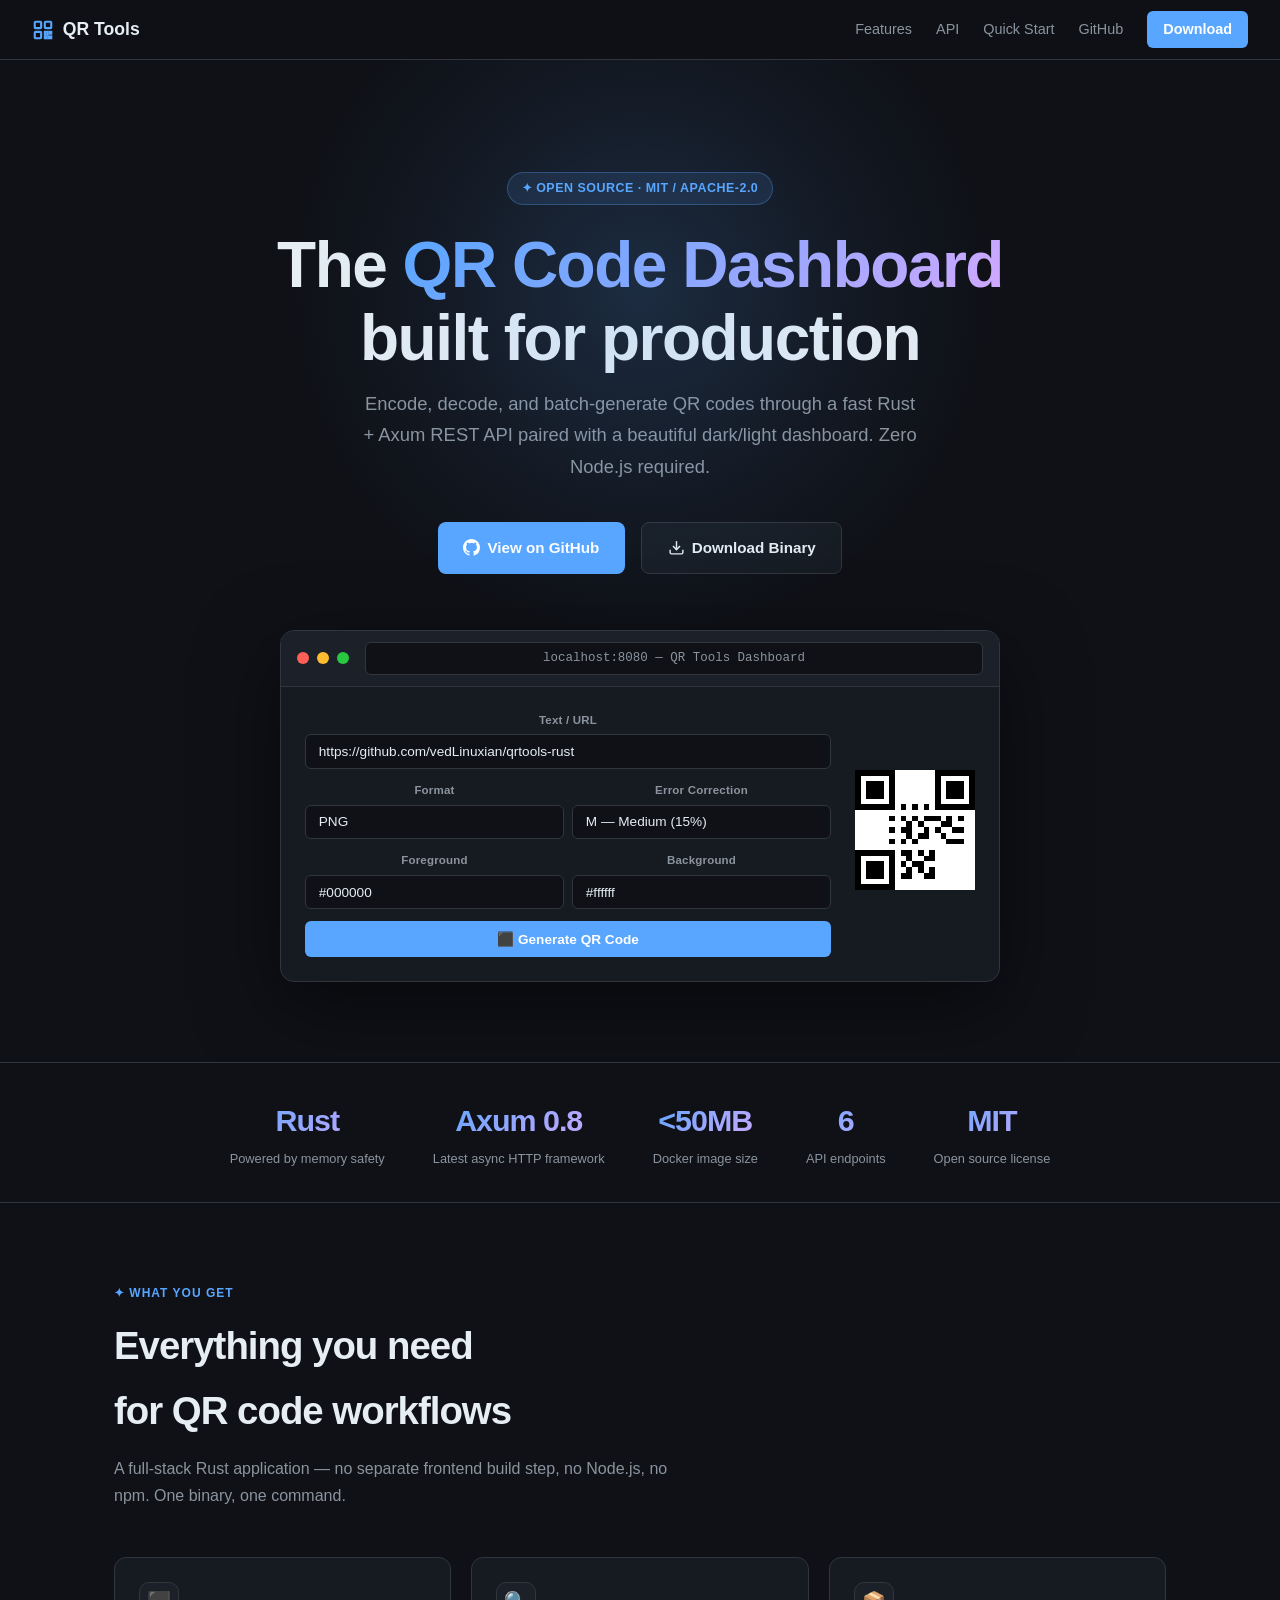
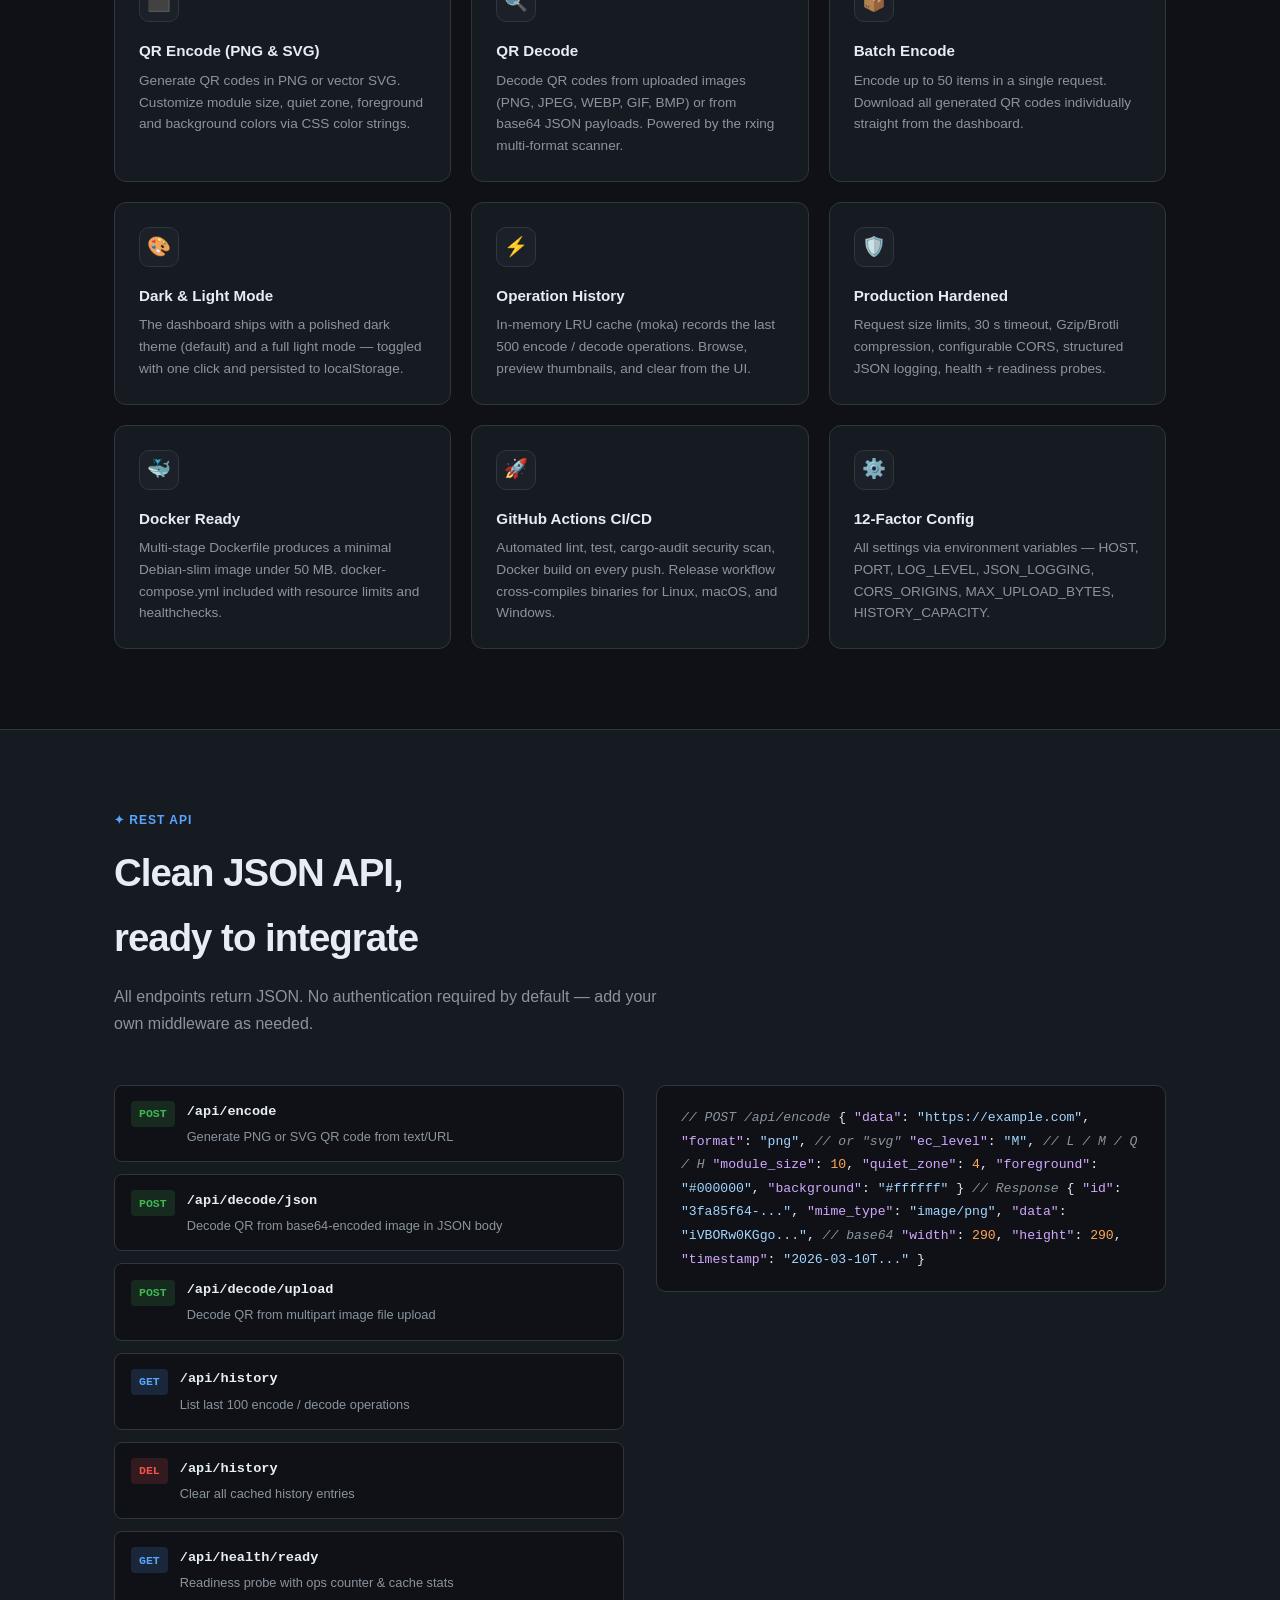
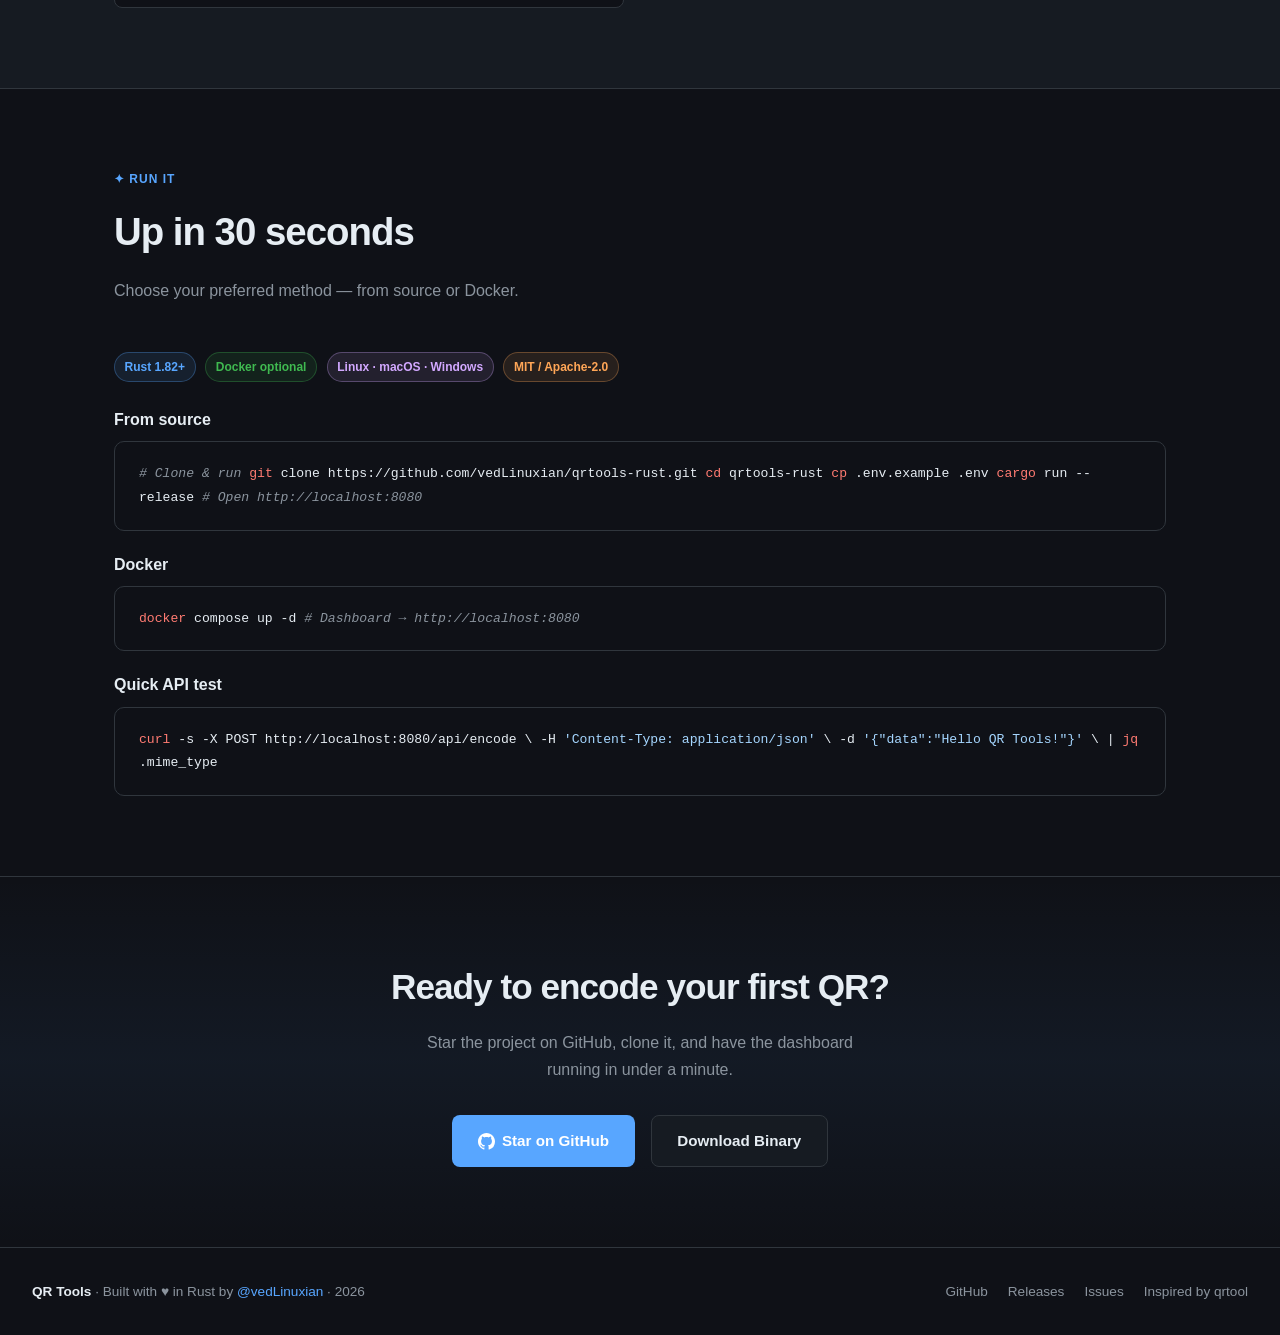
==== docs/index.html @ 45989c9e "docs: add GitHub Pages homepage with feature showcase and API docs" ====
<!DOCTYPE html>
<html lang="en">
<head>
  <meta charset="UTF-8" />
  <meta name="viewport" content="width=device-width, initial-scale=1.0" />
  <meta name="description" content="QR Tools — Production-grade QR code web dashboard built with Rust and Axum. Encode, decode, batch generate QR codes with a beautiful dark/light UI." />
  <meta name="keywords" content="QR code, Rust, Axum, web dashboard, encode, decode, open source" />
  <meta name="author" content="VedLinuxian" />
  <meta property="og:title" content="QR Tools — Rust QR Code Dashboard" />
  <meta property="og:description" content="Production-grade QR code web dashboard. Encode, decode, batch — powered by Rust + Axum." />
  <meta property="og:url" content="https://vedlinuxian.github.io/qrtools-rust" />
  <meta property="og:type" content="website" />
  <meta name="theme-color" content="#0f1117" />
  <title>QR Tools — Rust QR Code Dashboard</title>
  <style>
    *, *::before, *::after { box-sizing: border-box; margin: 0; padding: 0; }

    :root {
      --bg: #0f1117;
      --bg2: #161b22;
      --bg3: #1c2129;
      --border: #30363d;
      --text: #e6edf3;
      --muted: #8b949e;
      --accent: #58a6ff;
      --accent2: #79c0ff;
      --green: #3fb950;
      --purple: #d2a8ff;
      --orange: #ffa657;
    }

    html { scroll-behavior: smooth; }

    body {
      background: var(--bg);
      color: var(--text);
      font-family: -apple-system, BlinkMacSystemFont, "Segoe UI", Helvetica, Arial, sans-serif;
      line-height: 1.7;
      overflow-x: hidden;
    }

    a { color: var(--accent); text-decoration: none; }
    a:hover { color: var(--accent2); text-decoration: underline; }

    /* ── Nav ── */
    nav {
      position: sticky;
      top: 0;
      background: rgba(15,17,23,.85);
      backdrop-filter: blur(12px);
      -webkit-backdrop-filter: blur(12px);
      border-bottom: 1px solid var(--border);
      z-index: 100;
      padding: 0 2rem;
      display: flex;
      align-items: center;
      justify-content: space-between;
      height: 60px;
    }
    .nav-logo {
      font-weight: 700;
      font-size: 1.1rem;
      display: flex;
      align-items: center;
      gap: .55rem;
      color: var(--text);
    }
    .nav-logo svg { width: 22px; height: 22px; color: var(--accent); }
    .nav-links { display: flex; align-items: center; gap: 1.5rem; font-size: .9rem; }
    .nav-links a { color: var(--muted); transition: color .15s; }
    .nav-links a:hover { color: var(--text); text-decoration: none; }
    .nav-cta {
      background: var(--accent);
      color: #fff !important;
      padding: .4rem 1rem;
      border-radius: 6px;
      font-weight: 600;
      transition: background .15s !important;
    }
    .nav-cta:hover { background: var(--accent2) !important; text-decoration: none !important; }

    /* ── Hero ── */
    .hero {
      text-align: center;
      padding: 7rem 1.5rem 5rem;
      position: relative;
      overflow: hidden;
    }
    .hero::before {
      content: "";
      position: absolute;
      top: -120px;
      left: 50%;
      transform: translateX(-50%);
      width: 700px;
      height: 700px;
      background: radial-gradient(ellipse at center,
        rgba(88,166,255,.18) 0%,
        rgba(88,166,255,.05) 45%,
        transparent 70%);
      pointer-events: none;
    }
    .hero-badge {
      display: inline-block;
      background: rgba(88,166,255,.12);
      border: 1px solid rgba(88,166,255,.3);
      color: var(--accent);
      font-size: .78rem;
      font-weight: 700;
      letter-spacing: .5px;
      padding: .3rem .85rem;
      border-radius: 999px;
      margin-bottom: 1.5rem;
      text-transform: uppercase;
    }
    .hero h1 {
      font-size: clamp(2.4rem, 6vw, 4rem);
      font-weight: 800;
      letter-spacing: -1.5px;
      line-height: 1.15;
      max-width: 800px;
      margin: 0 auto .75rem;
    }
    .hero h1 .gradient {
      background: linear-gradient(135deg, var(--accent) 0%, var(--purple) 100%);
      -webkit-background-clip: text;
      background-clip: text;
      -webkit-text-fill-color: transparent;
    }
    .hero-sub {
      color: var(--muted);
      font-size: 1.15rem;
      max-width: 560px;
      margin: 0 auto 2.5rem;
    }
    .hero-actions {
      display: flex;
      justify-content: center;
      gap: 1rem;
      flex-wrap: wrap;
    }
    .btn {
      display: inline-flex;
      align-items: center;
      gap: .45rem;
      font-size: .95rem;
      font-weight: 600;
      padding: .75rem 1.6rem;
      border-radius: 8px;
      transition: all .15s;
      text-decoration: none !important;
    }
    .btn-primary {
      background: var(--accent);
      color: #fff;
    }
    .btn-primary:hover { background: var(--accent2); color: #fff; }
    .btn-secondary {
      background: var(--bg2);
      color: var(--text);
      border: 1px solid var(--border);
    }
    .btn-secondary:hover { background: var(--bg3); border-color: var(--accent); }
    .btn svg { width: 17px; height: 17px; }

    /* ── QR demo visual ── */
    .hero-qr {
      margin: 3.5rem auto 0;
      max-width: 720px;
      position: relative;
    }
    .window {
      background: var(--bg2);
      border: 1px solid var(--border);
      border-radius: 14px;
      overflow: hidden;
      box-shadow: 0 24px 80px rgba(0,0,0,.5);
    }
    .window-bar {
      background: var(--bg3);
      border-bottom: 1px solid var(--border);
      padding: .7rem 1rem;
      display: flex;
      align-items: center;
      gap: .5rem;
    }
    .dot { width: 12px; height: 12px; border-radius: 50%; }
    .dot-r { background: #ff5f57; }
    .dot-y { background: #febc2e; }
    .dot-g { background: #28c840; }
    .window-url {
      flex: 1;
      background: var(--bg);
      border: 1px solid var(--border);
      border-radius: 6px;
      font-size: .78rem;
      color: var(--muted);
      padding: .3rem .75rem;
      margin-left: .5rem;
      font-family: ui-monospace, monospace;
    }
    .window-body {
      display: grid;
      grid-template-columns: 1fr auto;
      gap: 1.5rem;
      padding: 1.5rem;
      align-items: center;
    }
    .demo-form { display: flex; flex-direction: column; gap: .75rem; }
    .demo-input {
      background: var(--bg);
      border: 1px solid var(--border);
      border-radius: 6px;
      color: var(--text);
      font-size: .85rem;
      padding: .55rem .8rem;
      width: 100%;
      font-family: inherit;
    }
    .demo-input:focus { outline: none; border-color: var(--accent); }
    .demo-row { display: grid; grid-template-columns: 1fr 1fr; gap: .5rem; }
    .demo-label {
      font-size: .72rem;
      color: var(--muted);
      font-weight: 600;
      margin-bottom: .25rem;
      letter-spacing: .2px;
    }
    .demo-btn {
      background: var(--accent);
      color: #fff;
      border: none;
      border-radius: 6px;
      padding: .6rem;
      font-size: .85rem;
      font-weight: 600;
      cursor: default;
      font-family: inherit;
    }
    .demo-qr {
      width: 120px;
      flex-shrink: 0;
    }
    /* Minimal inline SVG QR pattern */
    .qr-svg { width: 120px; height: 120px; }

    /* ── Stats ── */
    .stats {
      display: flex;
      justify-content: center;
      gap: 3rem;
      padding: 2rem 1.5rem;
      border-top: 1px solid var(--border);
      border-bottom: 1px solid var(--border);
      flex-wrap: wrap;
    }
    .stat { text-align: center; }
    .stat-number {
      font-size: 1.9rem;
      font-weight: 800;
      letter-spacing: -1px;
      background: linear-gradient(135deg, var(--accent), var(--purple));
      -webkit-background-clip: text;
      background-clip: text;
      -webkit-text-fill-color: transparent;
    }
    .stat-label { font-size: .8rem; color: var(--muted); margin-top: .1rem; }

    /* ── Features ── */
    .section {
      max-width: 1100px;
      margin: 0 auto;
      padding: 5rem 1.5rem;
    }
    .section-tag {
      font-size: .75rem;
      font-weight: 700;
      letter-spacing: 1px;
      text-transform: uppercase;
      color: var(--accent);
      margin-bottom: .6rem;
    }
    .section-title {
      font-size: clamp(1.6rem, 4vw, 2.4rem);
      font-weight: 800;
      letter-spacing: -1px;
      margin-bottom: .75rem;
    }
    .section-sub { color: var(--muted); max-width: 560px; font-size: 1rem; margin-bottom: 3rem; }

    .features-grid {
      display: grid;
      grid-template-columns: repeat(auto-fill, minmax(290px, 1fr));
      gap: 1.25rem;
    }
    .feature-card {
      background: var(--bg2);
      border: 1px solid var(--border);
      border-radius: 12px;
      padding: 1.5rem;
      transition: border-color .15s, transform .15s;
    }
    .feature-card:hover {
      border-color: var(--accent);
      transform: translateY(-2px);
    }
    .feature-icon {
      width: 40px; height: 40px;
      background: var(--bg3);
      border: 1px solid var(--border);
      border-radius: 10px;
      display: flex;
      align-items: center;
      justify-content: center;
      font-size: 1.2rem;
      margin-bottom: 1rem;
    }
    .feature-title { font-weight: 700; margin-bottom: .35rem; font-size: .95rem; }
    .feature-desc { color: var(--muted); font-size: .85rem; line-height: 1.6; }

    /* ── API section ── */
    .api-section { background: var(--bg2); border-top: 1px solid var(--border); border-bottom: 1px solid var(--border); }
    .api-grid {
      display: grid;
      grid-template-columns: 1fr 1fr;
      gap: 2rem;
      align-items: start;
    }
    @media (max-width: 700px) { .api-grid { grid-template-columns: 1fr; } }
    .api-list { display: flex; flex-direction: column; gap: .75rem; }
    .api-item {
      background: var(--bg);
      border: 1px solid var(--border);
      border-radius: 8px;
      padding: .85rem 1rem;
      display: flex;
      align-items: flex-start;
      gap: .75rem;
    }
    .method {
      font-family: ui-monospace, monospace;
      font-size: .72rem;
      font-weight: 700;
      padding: .2rem .5rem;
      border-radius: 4px;
      flex-shrink: 0;
      margin-top: .1rem;
    }
    .method-post { background: rgba(63,185,80,.15); color: var(--green); }
    .method-get  { background: rgba(88,166,255,.15); color: var(--accent); }
    .method-del  { background: rgba(248,81,73,.15); color: #f85149; }
    .api-path { font-family: ui-monospace, monospace; font-size: .85rem; font-weight: 600; }
    .api-desc { font-size: .8rem; color: var(--muted); margin-top: .2rem; }

    .code-block {
      background: var(--bg);
      border: 1px solid var(--border);
      border-radius: 10px;
      padding: 1.25rem 1.5rem;
      font-family: ui-monospace, "Cascadia Code", "Source Code Pro", monospace;
      font-size: .82rem;
      line-height: 1.8;
      overflow-x: auto;
    }
    .code-block .kw  { color: #ff7b72; }
    .code-block .str { color: #a5d6ff; }
    .code-block .key { color: var(--purple); }
    .code-block .num { color: var(--orange); }
    .code-block .cmt { color: #8b949e; font-style: italic; }

    /* ── Quick start ── */
    .qs-tabs { display: flex; gap: .5rem; margin-bottom: 1rem; }
    .qs-tab {
      background: var(--bg2);
      border: 1px solid var(--border);
      border-radius: 6px;
      padding: .35rem .9rem;
      font-size: .82rem;
      font-weight: 600;
      cursor: pointer;
      color: var(--muted);
      transition: all .15s;
    }
    .qs-tab.active {
      background: var(--accent);
      color: #fff;
      border-color: var(--accent);
    }

    /* ── Badges ── */
    .badge-row { display: flex; gap: .6rem; flex-wrap: wrap; margin-bottom: .5rem; }
    .badge {
      display: inline-flex;
      align-items: center;
      gap: .35rem;
      font-size: .75rem;
      font-weight: 600;
      padding: .25rem .6rem;
      border-radius: 999px;
      border: 1px solid;
    }
    .badge-blue   { background: rgba(88,166,255,.1); border-color: rgba(88,166,255,.3); color: var(--accent); }
    .badge-green  { background: rgba(63,185,80,.1); border-color: rgba(63,185,80,.3); color: var(--green); }
    .badge-purple { background: rgba(210,168,255,.1); border-color: rgba(210,168,255,.3); color: var(--purple); }
    .badge-orange { background: rgba(255,166,87,.1); border-color: rgba(255,166,87,.3); color: var(--orange); }

    /* ── CTA banner ── */
    .cta-banner {
      text-align: center;
      padding: 5rem 1.5rem;
      background: linear-gradient(180deg, transparent 0%, rgba(88,166,255,.06) 50%, transparent 100%);
      border-top: 1px solid var(--border);
    }
    .cta-banner h2 { font-size: clamp(1.6rem, 4vw, 2.2rem); font-weight: 800; letter-spacing: -1px; margin-bottom: .75rem; }
    .cta-banner p { color: var(--muted); max-width: 480px; margin: 0 auto 2rem; }

    /* ── Footer ── */
    footer {
      border-top: 1px solid var(--border);
      padding: 2rem 2rem;
      display: flex;
      align-items: center;
      justify-content: space-between;
      flex-wrap: wrap;
      gap: 1rem;
    }
    .footer-left { font-size: .85rem; color: var(--muted); }
    .footer-left strong { color: var(--text); }
    .footer-links { display: flex; gap: 1.25rem; font-size: .85rem; }
    .footer-links a { color: var(--muted); }
    .footer-links a:hover { color: var(--text); }

    @media (max-width: 640px) {
      nav { padding: 0 1rem; }
      .nav-links .hide-sm { display: none; }
      .hero { padding: 4rem 1rem 3rem; }
      .window-body { grid-template-columns: 1fr; }
      .demo-qr { display: none; }
      .stats { gap: 2rem; }
      footer { flex-direction: column; text-align: center; }
    }
  </style>
</head>
<body>

<!-- ── Navigation ── -->
<nav>
  <div class="nav-logo">
    <svg viewBox="0 0 24 24" fill="none" stroke="currentColor" stroke-width="2.3">
      <rect x="3" y="3" width="7" height="7" rx="1"/><rect x="14" y="3" width="7" height="7" rx="1"/>
      <rect x="3" y="14" width="7" height="7" rx="1"/>
      <rect x="14" y="14" width="3" height="3"/><rect x="19" y="14" width="2" height="2"/>
      <rect x="14" y="19" width="2" height="2"/><rect x="18" y="19" width="3" height="2"/>
    </svg>
    QR Tools
  </div>
  <div class="nav-links">
    <a href="#features" class="hide-sm">Features</a>
    <a href="#api" class="hide-sm">API</a>
    <a href="#quickstart" class="hide-sm">Quick Start</a>
    <a href="https://github.com/vedLinuxian/qrtools-rust" class="hide-sm">GitHub</a>
    <a href="https://github.com/vedLinuxian/qrtools-rust/releases" class="nav-cta">Download</a>
  </div>
</nav>

<!-- ── Hero ── -->
<section class="hero">
  <div class="hero-badge">✦ Open Source · MIT / Apache-2.0</div>
  <h1>The <span class="gradient">QR Code Dashboard</span><br/>built for production</h1>
  <p class="hero-sub">
    Encode, decode, and batch-generate QR codes through a fast Rust + Axum REST API
    paired with a beautiful dark/light dashboard. Zero Node.js required.
  </p>
  <div class="hero-actions">
    <a href="https://github.com/vedLinuxian/qrtools-rust" class="btn btn-primary">
      <svg viewBox="0 0 24 24" fill="currentColor"><path d="M12 0C5.37 0 0 5.37 0 12c0 5.31 3.435 9.795 8.205 11.385.6.105.825-.255.825-.57 0-.285-.015-1.23-.015-2.235-3.015.555-3.795-.735-4.035-1.41-.135-.345-.72-1.41-1.23-1.695-.42-.225-1.02-.78-.015-.795.945-.015 1.62.87 1.845 1.23 1.08 1.815 2.805 1.305 3.495.99.105-.78.42-1.305.765-1.605-2.67-.3-5.46-1.335-5.46-5.925 0-1.305.465-2.385 1.23-3.225-.12-.3-.54-1.53.12-3.18 0 0 1.005-.315 3.3 1.23.96-.27 1.98-.405 3-.405s2.04.135 3 .405c2.295-1.56 3.3-1.23 3.3-1.23.66 1.65.24 2.88.12 3.18.765.84 1.23 1.905 1.23 3.225 0 4.605-2.805 5.625-5.475 5.925.435.375.81 1.095.81 2.22 0 1.605-.015 2.895-.015 3.3 0 .315.225.69.825.57A12.02 12.02 0 0024 12c0-6.63-5.37-12-12-12z"/></svg>
      View on GitHub
    </a>
    <a href="https://github.com/vedLinuxian/qrtools-rust/releases" class="btn btn-secondary">
      <svg viewBox="0 0 24 24" fill="none" stroke="currentColor" stroke-width="2"><path d="M21 15v4a2 2 0 01-2 2H5a2 2 0 01-2-2v-4"/><polyline points="7 10 12 15 17 10"/><line x1="12" y1="15" x2="12" y2="3"/></svg>
      Download Binary
    </a>
  </div>

  <!-- Browser window mock-up -->
  <div class="hero-qr">
    <div class="window">
      <div class="window-bar">
        <div class="dot dot-r"></div>
        <div class="dot dot-y"></div>
        <div class="dot dot-g"></div>
        <div class="window-url">localhost:8080 — QR Tools Dashboard</div>
      </div>
      <div class="window-body">
        <div class="demo-form">
          <div>
            <div class="demo-label">Text / URL</div>
            <input class="demo-input" value="https://github.com/vedLinuxian/qrtools-rust" readonly />
          </div>
          <div class="demo-row">
            <div>
              <div class="demo-label">Format</div>
              <input class="demo-input" value="PNG" readonly />
            </div>
            <div>
              <div class="demo-label">Error Correction</div>
              <input class="demo-input" value="M — Medium (15%)" readonly />
            </div>
          </div>
          <div class="demo-row">
            <div>
              <div class="demo-label">Foreground</div>
              <input class="demo-input" value="#000000" readonly />
            </div>
            <div>
              <div class="demo-label">Background</div>
              <input class="demo-input" value="#ffffff" readonly />
            </div>
          </div>
          <button class="demo-btn">⬛ Generate QR Code</button>
        </div>
        <!-- inline mini QR -->
        <div class="demo-qr">
          <svg class="qr-svg" viewBox="0 0 21 21" xmlns="http://www.w3.org/2000/svg" shape-rendering="crispEdges">
            <rect width="21" height="21" fill="white"/>
            <!-- finder TL -->
            <rect x="0" y="0" width="7" height="7" fill="black"/>
            <rect x="1" y="1" width="5" height="5" fill="white"/>
            <rect x="2" y="2" width="3" height="3" fill="black"/>
            <!-- finder TR -->
            <rect x="14" y="0" width="7" height="7" fill="black"/>
            <rect x="15" y="1" width="5" height="5" fill="white"/>
            <rect x="16" y="2" width="3" height="3" fill="black"/>
            <!-- finder BL -->
            <rect x="0" y="14" width="7" height="7" fill="black"/>
            <rect x="1" y="15" width="5" height="5" fill="white"/>
            <rect x="2" y="16" width="3" height="3" fill="black"/>
            <!-- timing -->
            <rect x="8" y="6" width="1" height="1" fill="black"/>
            <rect x="10" y="6" width="1" height="1" fill="black"/>
            <rect x="12" y="6" width="1" height="1" fill="black"/>
            <rect x="6" y="8" width="1" height="1" fill="black"/>
            <rect x="6" y="10" width="1" height="1" fill="black"/>
            <rect x="6" y="12" width="1" height="1" fill="black"/>
            <!-- data modules (decorative) -->
            <rect x="8" y="8" width="1" height="1" fill="black"/>
            <rect x="10" y="8" width="1" height="1" fill="black"/>
            <rect x="12" y="8" width="2" height="1" fill="black"/>
            <rect x="9" y="9" width="1" height="1" fill="black"/>
            <rect x="11" y="9" width="1" height="1" fill="black"/>
            <rect x="8" y="10" width="2" height="1" fill="black"/>
            <rect x="12" y="10" width="1" height="1" fill="black"/>
            <rect x="9" y="11" width="1" height="1" fill="black"/>
            <rect x="11" y="11" width="2" height="1" fill="black"/>
            <rect x="8" y="12" width="1" height="1" fill="black"/>
            <rect x="10" y="12" width="1" height="1" fill="black"/>
            <rect x="14" y="8" width="1" height="1" fill="black"/>
            <rect x="16" y="8" width="1" height="1" fill="black"/>
            <rect x="18" y="8" width="1" height="1" fill="black"/>
            <rect x="15" y="9" width="2" height="1" fill="black"/>
            <rect x="14" y="10" width="1" height="1" fill="black"/>
            <rect x="17" y="10" width="2" height="1" fill="black"/>
            <rect x="15" y="11" width="1" height="1" fill="black"/>
            <rect x="16" y="12" width="3" height="1" fill="black"/>
            <rect x="8" y="14" width="2" height="1" fill="black"/>
            <rect x="11" y="14" width="1" height="1" fill="black"/>
            <rect x="13" y="14" width="1" height="1" fill="black"/>
            <rect x="9" y="15" width="1" height="1" fill="black"/>
            <rect x="12" y="15" width="2" height="1" fill="black"/>
            <rect x="8" y="16" width="1" height="1" fill="black"/>
            <rect x="10" y="16" width="2" height="1" fill="black"/>
            <rect x="9" y="17" width="1" height="1" fill="black"/>
            <rect x="11" y="17" width="1" height="1" fill="black"/>
            <rect x="13" y="17" width="1" height="1" fill="black"/>
            <rect x="8" y="18" width="2" height="1" fill="black"/>
            <rect x="12" y="18" width="2" height="1" fill="black"/>
          </svg>
        </div>
      </div>
    </div>
  </div>
</section>

<!-- ── Stats ── -->
<div class="stats">
  <div class="stat"><div class="stat-number">Rust</div><div class="stat-label">Powered by memory safety</div></div>
  <div class="stat"><div class="stat-number">Axum 0.8</div><div class="stat-label">Latest async HTTP framework</div></div>
  <div class="stat"><div class="stat-number">&lt;50MB</div><div class="stat-label">Docker image size</div></div>
  <div class="stat"><div class="stat-number">6</div><div class="stat-label">API endpoints</div></div>
  <div class="stat"><div class="stat-number">MIT</div><div class="stat-label">Open source license</div></div>
</div>

<!-- ── Features ── -->
<section class="section" id="features">
  <p class="section-tag">✦ What you get</p>
  <h2 class="section-title">Everything you need<br/>for QR code workflows</h2>
  <p class="section-sub">A full-stack Rust application — no separate frontend build step, no Node.js, no npm. One binary, one command.</p>

  <div class="features-grid">
    <div class="feature-card">
      <div class="feature-icon">⬛</div>
      <div class="feature-title">QR Encode (PNG &amp; SVG)</div>
      <div class="feature-desc">Generate QR codes in PNG or vector SVG. Customize module size, quiet zone, foreground and background colors via CSS color strings.</div>
    </div>
    <div class="feature-card">
      <div class="feature-icon">🔍</div>
      <div class="feature-title">QR Decode</div>
      <div class="feature-desc">Decode QR codes from uploaded images (PNG, JPEG, WEBP, GIF, BMP) or from base64 JSON payloads. Powered by the rxing multi-format scanner.</div>
    </div>
    <div class="feature-card">
      <div class="feature-icon">📦</div>
      <div class="feature-title">Batch Encode</div>
      <div class="feature-desc">Encode up to 50 items in a single request. Download all generated QR codes individually straight from the dashboard.</div>
    </div>
    <div class="feature-card">
      <div class="feature-icon">🎨</div>
      <div class="feature-title">Dark &amp; Light Mode</div>
      <div class="feature-desc">The dashboard ships with a polished dark theme (default) and a full light mode — toggled with one click and persisted to localStorage.</div>
    </div>
    <div class="feature-card">
      <div class="feature-icon">⚡</div>
      <div class="feature-title">Operation History</div>
      <div class="feature-desc">In-memory LRU cache (moka) records the last 500 encode / decode operations. Browse, preview thumbnails, and clear from the UI.</div>
    </div>
    <div class="feature-card">
      <div class="feature-icon">🛡️</div>
      <div class="feature-title">Production Hardened</div>
      <div class="feature-desc">Request size limits, 30 s timeout, Gzip/Brotli compression, configurable CORS, structured JSON logging, health + readiness probes.</div>
    </div>
    <div class="feature-card">
      <div class="feature-icon">🐳</div>
      <div class="feature-title">Docker Ready</div>
      <div class="feature-desc">Multi-stage Dockerfile produces a minimal Debian-slim image under 50 MB. docker-compose.yml included with resource limits and healthchecks.</div>
    </div>
    <div class="feature-card">
      <div class="feature-icon">🚀</div>
      <div class="feature-title">GitHub Actions CI/CD</div>
      <div class="feature-desc">Automated lint, test, cargo-audit security scan, Docker build on every push. Release workflow cross-compiles binaries for Linux, macOS, and Windows.</div>
    </div>
    <div class="feature-card">
      <div class="feature-icon">⚙️</div>
      <div class="feature-title">12-Factor Config</div>
      <div class="feature-desc">All settings via environment variables — HOST, PORT, LOG_LEVEL, JSON_LOGGING, CORS_ORIGINS, MAX_UPLOAD_BYTES, HISTORY_CAPACITY.</div>
    </div>
  </div>
</section>

<!-- ── API ── -->
<div class="api-section">
<section class="section" id="api">
  <p class="section-tag">✦ REST API</p>
  <h2 class="section-title">Clean JSON API,<br/>ready to integrate</h2>
  <p class="section-sub">All endpoints return JSON. No authentication required by default — add your own middleware as needed.</p>

  <div class="api-grid">
    <div class="api-list">
      <div class="api-item">
        <span class="method method-post">POST</span>
        <div><div class="api-path">/api/encode</div><div class="api-desc">Generate PNG or SVG QR code from text/URL</div></div>
      </div>
      <div class="api-item">
        <span class="method method-post">POST</span>
        <div><div class="api-path">/api/decode/json</div><div class="api-desc">Decode QR from base64-encoded image in JSON body</div></div>
      </div>
      <div class="api-item">
        <span class="method method-post">POST</span>
        <div><div class="api-path">/api/decode/upload</div><div class="api-desc">Decode QR from multipart image file upload</div></div>
      </div>
      <div class="api-item">
        <span class="method method-get">GET</span>
        <div><div class="api-path">/api/history</div><div class="api-desc">List last 100 encode / decode operations</div></div>
      </div>
      <div class="api-item">
        <span class="method method-del">DEL</span>
        <div><div class="api-path">/api/history</div><div class="api-desc">Clear all cached history entries</div></div>
      </div>
      <div class="api-item">
        <span class="method method-get">GET</span>
        <div><div class="api-path">/api/health/ready</div><div class="api-desc">Readiness probe with ops counter &amp; cache stats</div></div>
      </div>
    </div>

    <div class="code-block"><span class="cmt">// POST /api/encode</span>
{
  <span class="key">"data"</span>: <span class="str">"https://example.com"</span>,
  <span class="key">"format"</span>: <span class="str">"png"</span>,       <span class="cmt">// or "svg"</span>
  <span class="key">"ec_level"</span>: <span class="str">"M"</span>,    <span class="cmt">// L / M / Q / H</span>
  <span class="key">"module_size"</span>: <span class="num">10</span>,
  <span class="key">"quiet_zone"</span>: <span class="num">4</span>,
  <span class="key">"foreground"</span>: <span class="str">"#000000"</span>,
  <span class="key">"background"</span>: <span class="str">"#ffffff"</span>
}

<span class="cmt">// Response</span>
{
  <span class="key">"id"</span>: <span class="str">"3fa85f64-..."</span>,
  <span class="key">"mime_type"</span>: <span class="str">"image/png"</span>,
  <span class="key">"data"</span>: <span class="str">"iVBORw0KGgo..."</span>, <span class="cmt">// base64</span>
  <span class="key">"width"</span>: <span class="num">290</span>,
  <span class="key">"height"</span>: <span class="num">290</span>,
  <span class="key">"timestamp"</span>: <span class="str">"2026-03-10T..."</span>
}</div>
  </div>
</section>
</div>

<!-- ── Quick Start ── -->
<section class="section" id="quickstart">
  <p class="section-tag">✦ Run it</p>
  <h2 class="section-title">Up in 30 seconds</h2>
  <p class="section-sub">Choose your preferred method — from source or Docker.</p>

  <div class="badge-row">
    <span class="badge badge-blue">Rust 1.82+</span>
    <span class="badge badge-green">Docker optional</span>
    <span class="badge badge-purple">Linux · macOS · Windows</span>
    <span class="badge badge-orange">MIT / Apache-2.0</span>
  </div>

  <div style="margin-top:1.5rem; display:flex; flex-direction:column; gap:1.25rem;">
    <div>
      <div style="font-weight:700; margin-bottom:.5rem;">From source</div>
      <div class="code-block"><span class="cmt"># Clone & run</span>
<span class="kw">git</span> clone https://github.com/vedLinuxian/qrtools-rust.git
<span class="kw">cd</span> qrtools-rust
<span class="kw">cp</span> .env.example .env
<span class="kw">cargo</span> run --release

<span class="cmt"># Open http://localhost:8080</span></div>
    </div>
    <div>
      <div style="font-weight:700; margin-bottom:.5rem;">Docker</div>
      <div class="code-block"><span class="kw">docker</span> compose up -d
<span class="cmt"># Dashboard → http://localhost:8080</span></div>
    </div>
    <div>
      <div style="font-weight:700; margin-bottom:.5rem;">Quick API test</div>
      <div class="code-block"><span class="kw">curl</span> -s -X POST http://localhost:8080/api/encode \
  -H <span class="str">'Content-Type: application/json'</span> \
  -d <span class="str">'{"data":"Hello QR Tools!"}'</span> \
  | <span class="kw">jq</span> .mime_type</div>
    </div>
  </div>
</section>

<!-- ── CTA ── -->
<div class="cta-banner">
  <h2>Ready to encode your first QR?</h2>
  <p>Star the project on GitHub, clone it, and have the dashboard running in under a minute.</p>
  <div class="hero-actions">
    <a href="https://github.com/vedLinuxian/qrtools-rust" class="btn btn-primary">
      <svg viewBox="0 0 24 24" fill="currentColor" style="width:17px;height:17px;"><path d="M12 0C5.37 0 0 5.37 0 12c0 5.31 3.435 9.795 8.205 11.385.6.105.825-.255.825-.57 0-.285-.015-1.23-.015-2.235-3.015.555-3.795-.735-4.035-1.41-.135-.345-.72-1.41-1.23-1.695-.42-.225-1.02-.78-.015-.795.945-.015 1.62.87 1.845 1.23 1.08 1.815 2.805 1.305 3.495.99.105-.78.42-1.305.765-1.605-2.67-.3-5.46-1.335-5.46-5.925 0-1.305.465-2.385 1.23-3.225-.12-.3-.54-1.53.12-3.18 0 0 1.005-.315 3.3 1.23.96-.27 1.98-.405 3-.405s2.04.135 3 .405c2.295-1.56 3.3-1.23 3.3-1.23.66 1.65.24 2.88.12 3.18.765.84 1.23 1.905 1.23 3.225 0 4.605-2.805 5.625-5.475 5.925.435.375.81 1.095.81 2.22 0 1.605-.015 2.895-.015 3.3 0 .315.225.69.825.57A12.02 12.02 0 0024 12c0-6.63-5.37-12-12-12z"/></svg>
      Star on GitHub
    </a>
    <a href="https://github.com/vedLinuxian/qrtools-rust/releases" class="btn btn-secondary">Download Binary</a>
  </div>
</div>

<!-- ── Footer ── -->
<footer>
  <div class="footer-left">
    <strong>QR Tools</strong> · Built with ♥ in Rust by
    <a href="https://github.com/vedLinuxian">@vedLinuxian</a> · 2026
  </div>
  <div class="footer-links">
    <a href="https://github.com/vedLinuxian/qrtools-rust">GitHub</a>
    <a href="https://github.com/vedLinuxian/qrtools-rust/releases">Releases</a>
    <a href="https://github.com/vedLinuxian/qrtools-rust/issues">Issues</a>
    <a href="https://github.com/sorairolake/qrtool">Inspired by qrtool</a>
  </div>
</footer>

</body>
</html>
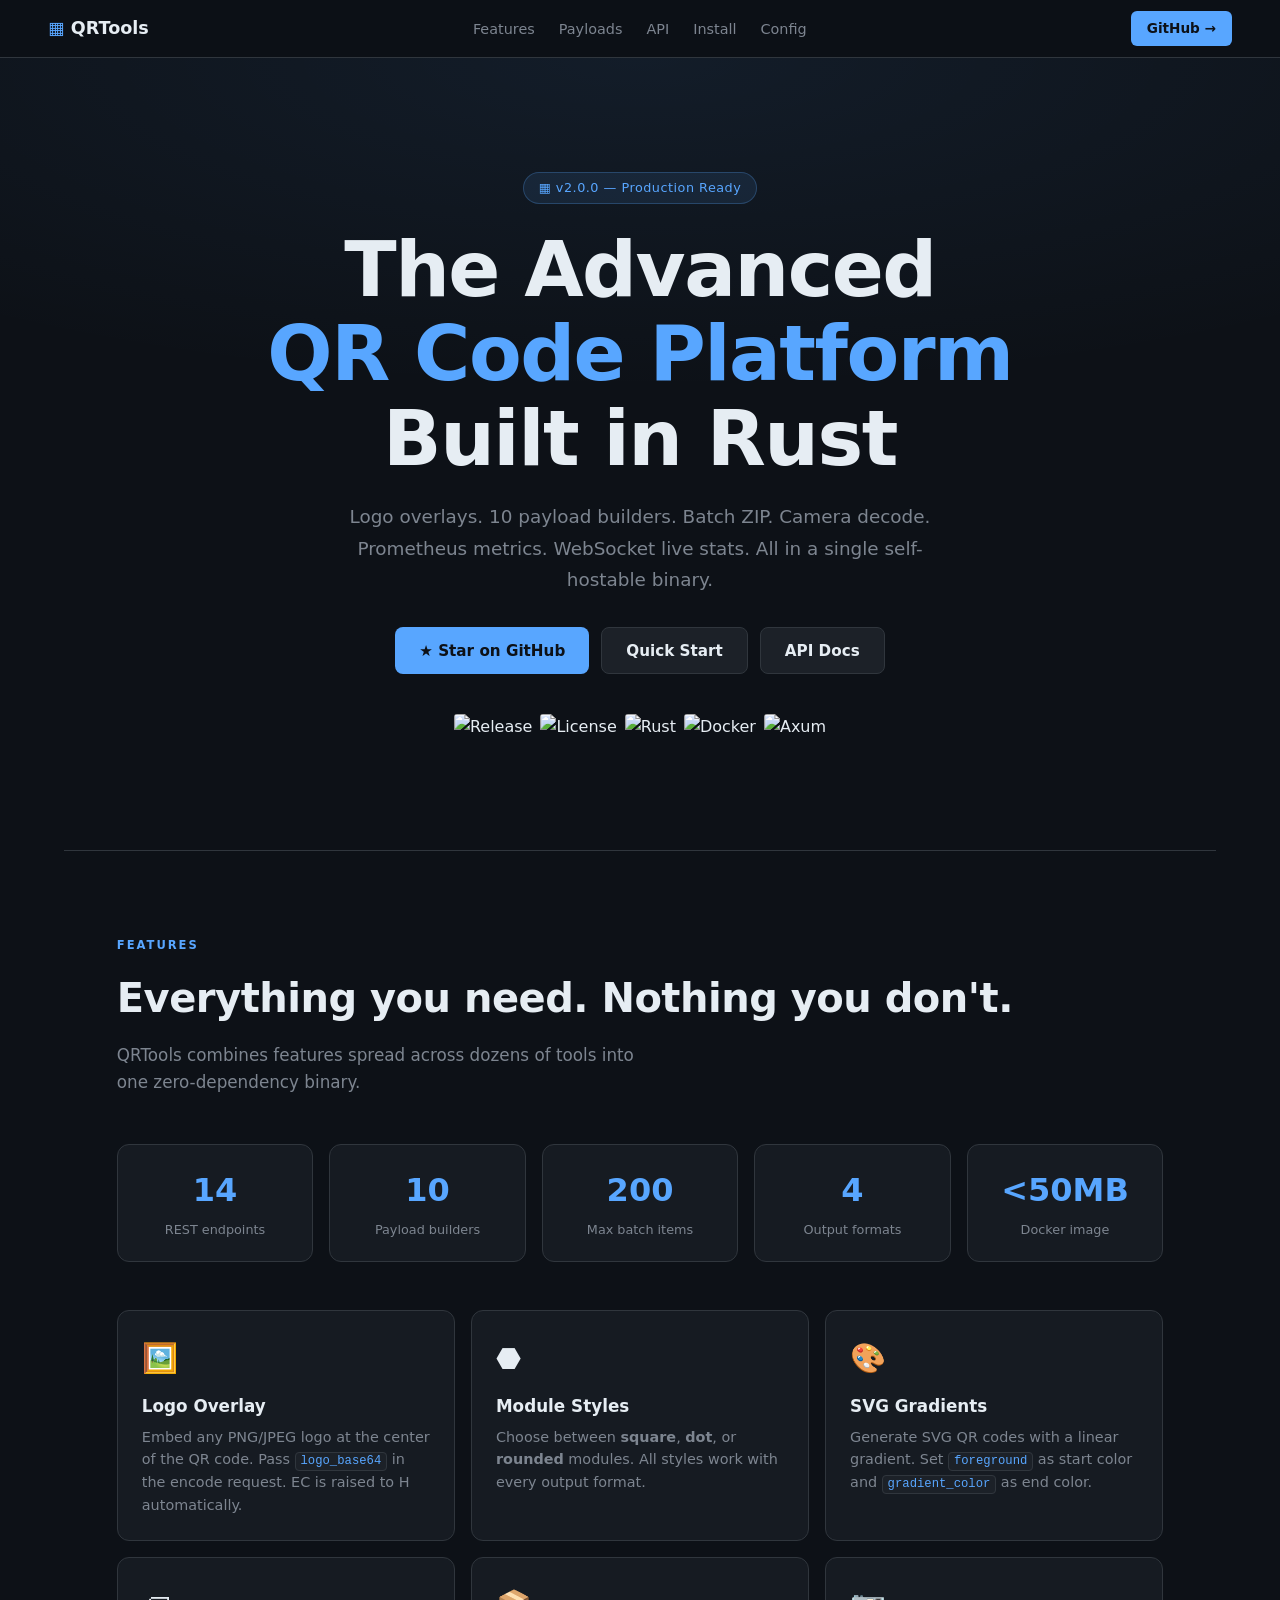
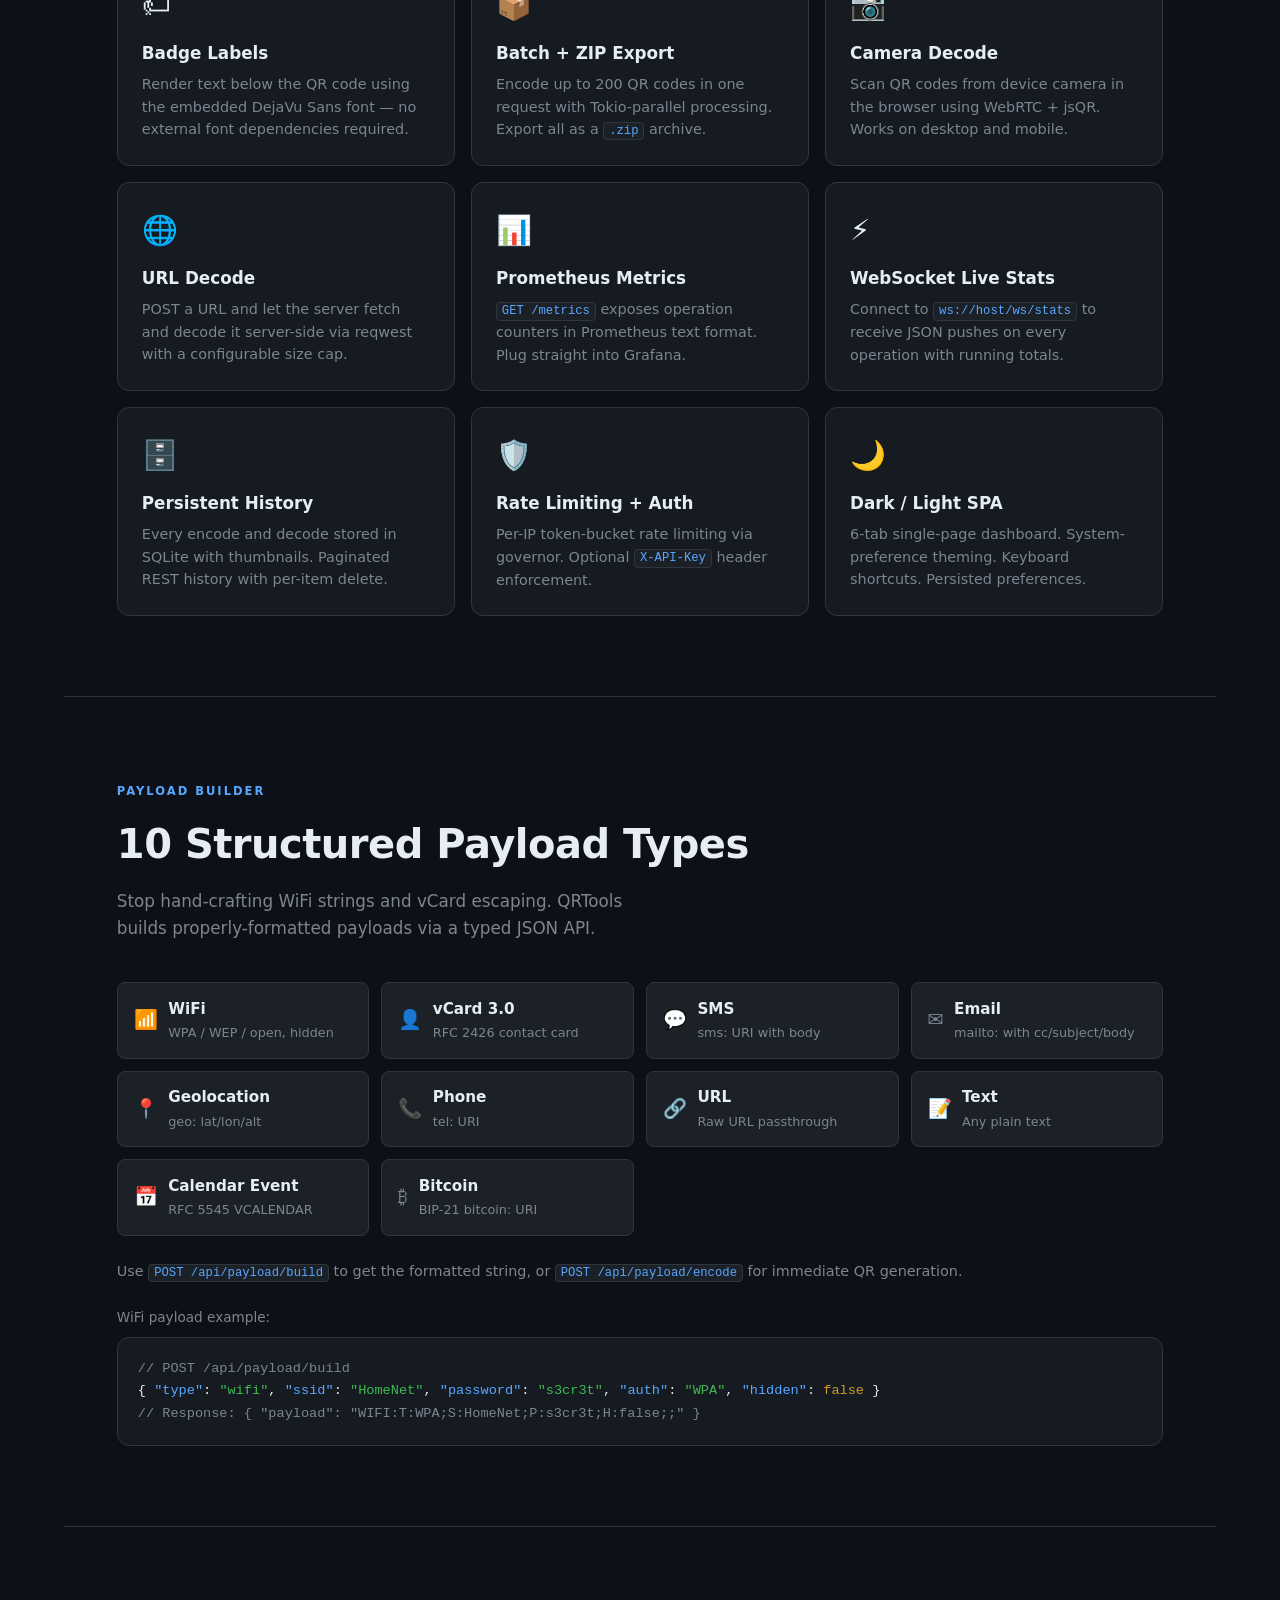
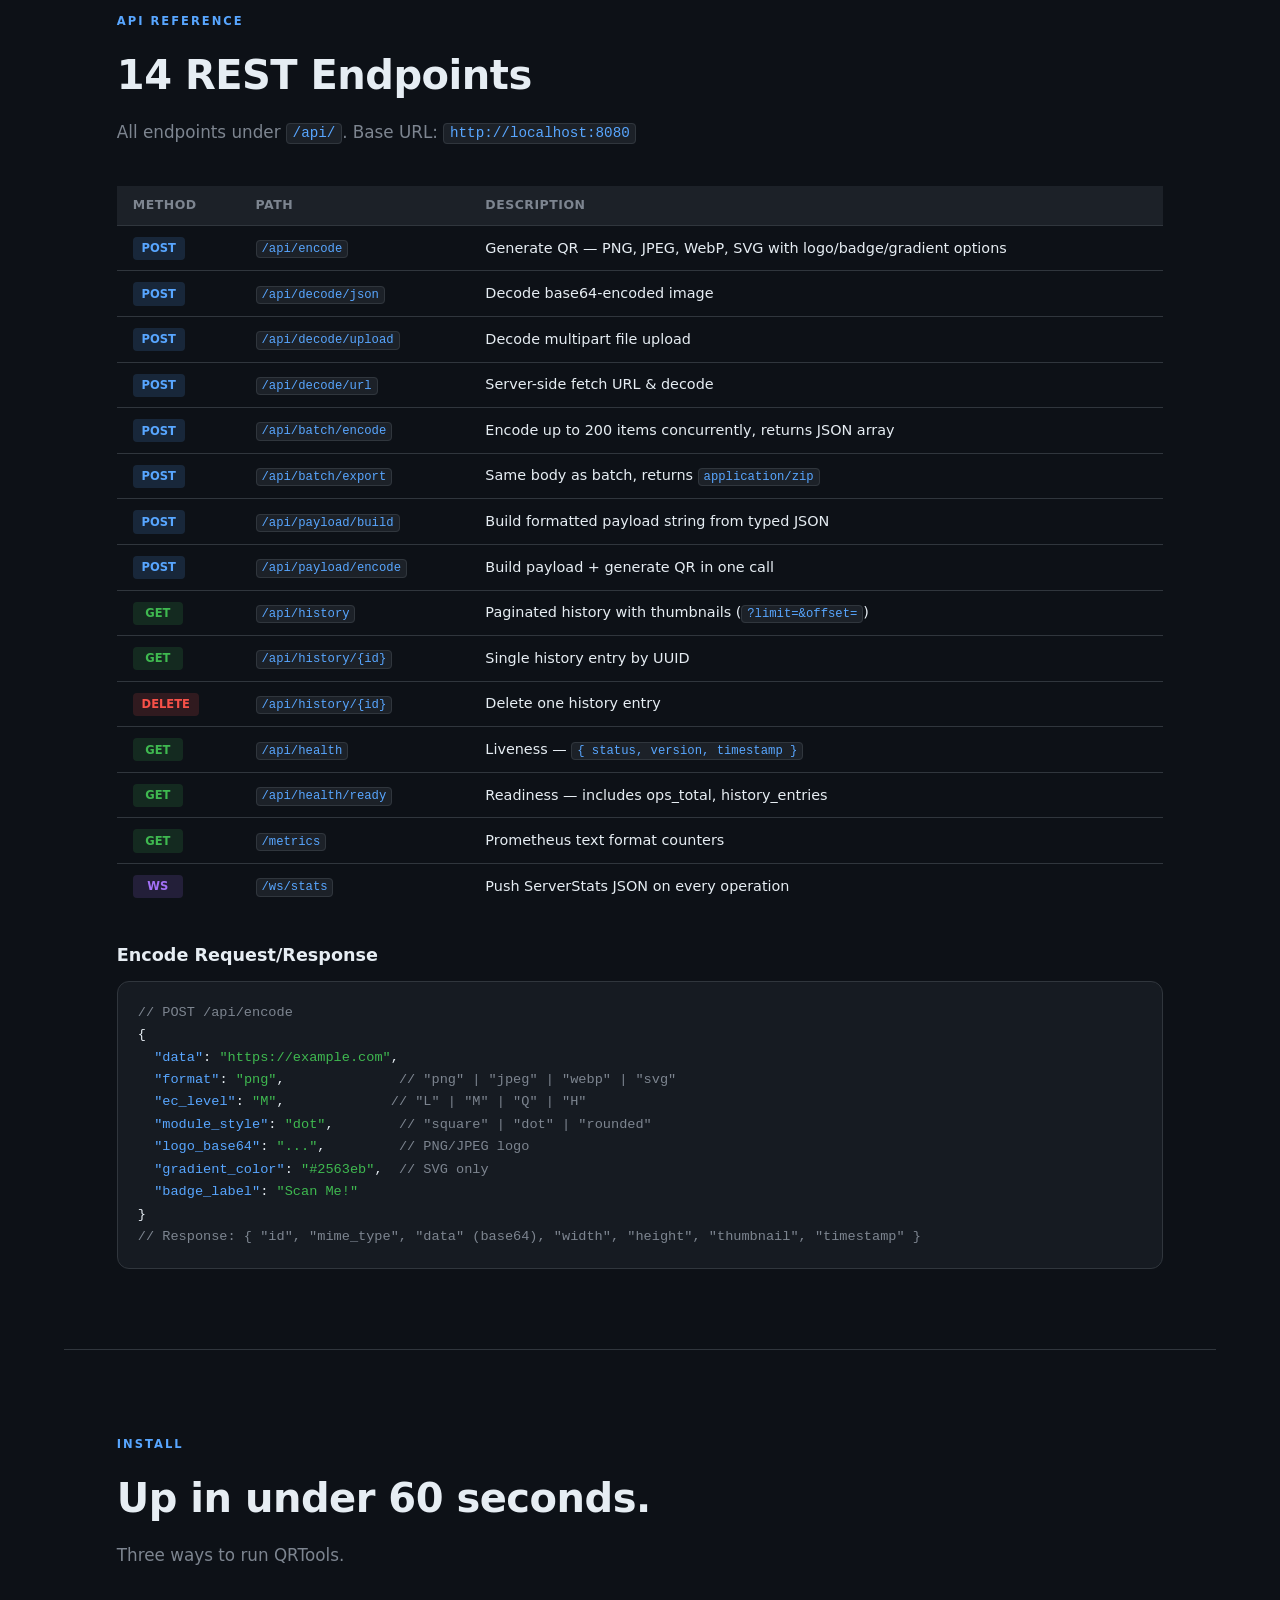
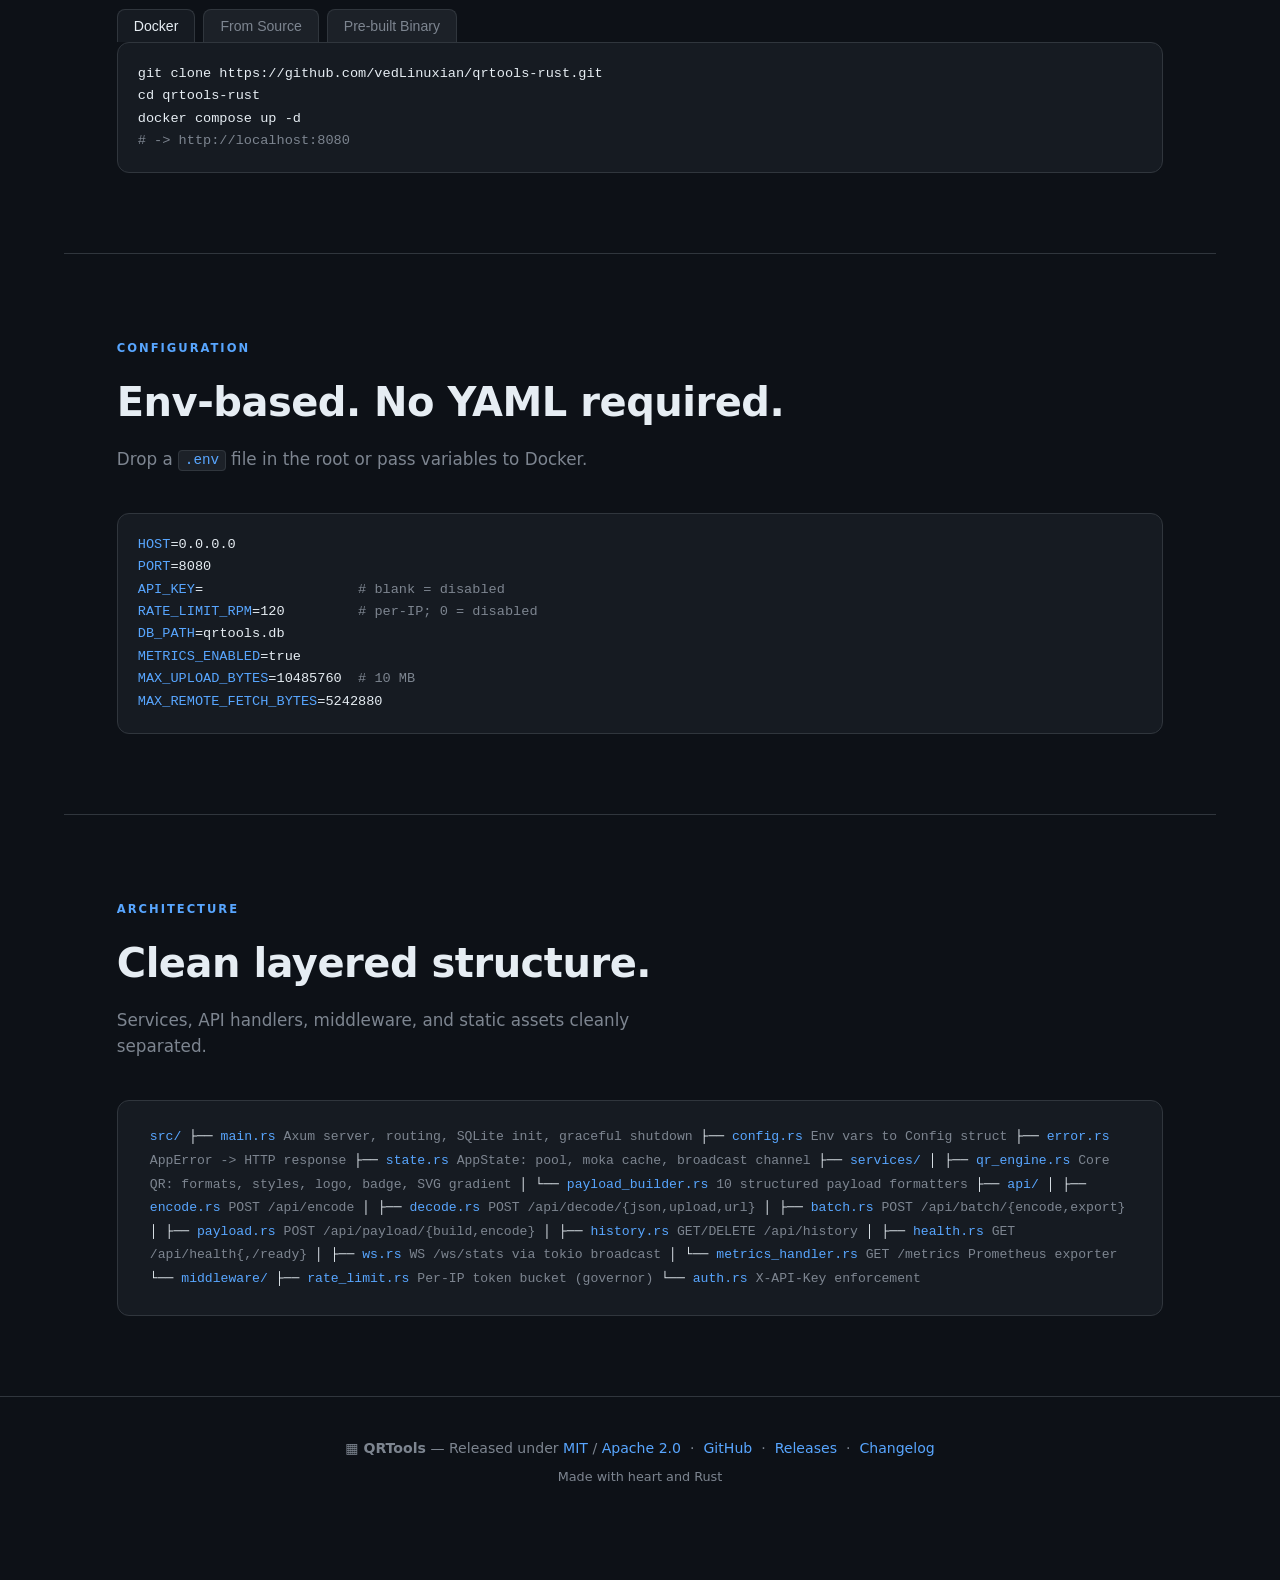
==== commit 10eae9fe: "feat: v2.0.0 — professional QR platform rewrite Backend: - Axum 0.8 with structured routing, fallbac" ====
--- a/docs/index.html
+++ b/docs/index.html
@@ -3,772 +3,289 @@
 <head>
   <meta charset="UTF-8" />
   <meta name="viewport" content="width=device-width, initial-scale=1.0" />
-  <meta name="description" content="QR Tools — Production-grade QR code web dashboard built with Rust and Axum. Encode, decode, batch generate QR codes with a beautiful dark/light UI." />
-  <meta name="keywords" content="QR code, Rust, Axum, web dashboard, encode, decode, open source" />
-  <meta name="author" content="VedLinuxian" />
-  <meta property="og:title" content="QR Tools — Rust QR Code Dashboard" />
-  <meta property="og:description" content="Production-grade QR code web dashboard. Encode, decode, batch — powered by Rust + Axum." />
-  <meta property="og:url" content="https://vedlinuxian.github.io/qrtools-rust" />
+  <title>QRTools — Advanced QR Code Platform</title>
+  <meta name="description" content="Open-source, self-hostable QR code platform. Logo overlay, 10 payload types, batch ZIP, camera decode, Prometheus metrics, WebSocket stats — all in one Rust binary." />
+  <meta property="og:title" content="QRTools — Advanced QR Code Platform" />
+  <meta property="og:description" content="Open-source Rust QR platform: logo overlay, batch ZIP, 10 payload builders, Prometheus, WebSocket live stats." />
   <meta property="og:type" content="website" />
-  <meta name="theme-color" content="#0f1117" />
-  <title>QR Tools — Rust QR Code Dashboard</title>
+  <link rel="icon" href="data:image/svg+xml,<svg xmlns='http://www.w3.org/2000/svg' viewBox='0 0 100 100'><text y='.9em' font-size='90'>&#9638;</text></svg>" />
   <style>
-    *, *::before, *::after { box-sizing: border-box; margin: 0; padding: 0; }
-
-    :root {
-      --bg: #0f1117;
-      --bg2: #161b22;
-      --bg3: #1c2129;
-      --border: #30363d;
-      --text: #e6edf3;
-      --muted: #8b949e;
-      --accent: #58a6ff;
-      --accent2: #79c0ff;
-      --green: #3fb950;
-      --purple: #d2a8ff;
-      --orange: #ffa657;
-    }
-
-    html { scroll-behavior: smooth; }
-
-    body {
-      background: var(--bg);
-      color: var(--text);
-      font-family: -apple-system, BlinkMacSystemFont, "Segoe UI", Helvetica, Arial, sans-serif;
-      line-height: 1.7;
-      overflow-x: hidden;
-    }
-
-    a { color: var(--accent); text-decoration: none; }
-    a:hover { color: var(--accent2); text-decoration: underline; }
-
-    /* ── Nav ── */
-    nav {
-      position: sticky;
-      top: 0;
-      background: rgba(15,17,23,.85);
-      backdrop-filter: blur(12px);
-      -webkit-backdrop-filter: blur(12px);
-      border-bottom: 1px solid var(--border);
-      z-index: 100;
-      padding: 0 2rem;
-      display: flex;
-      align-items: center;
-      justify-content: space-between;
-      height: 60px;
-    }
-    .nav-logo {
-      font-weight: 700;
-      font-size: 1.1rem;
-      display: flex;
-      align-items: center;
-      gap: .55rem;
-      color: var(--text);
-    }
-    .nav-logo svg { width: 22px; height: 22px; color: var(--accent); }
-    .nav-links { display: flex; align-items: center; gap: 1.5rem; font-size: .9rem; }
-    .nav-links a { color: var(--muted); transition: color .15s; }
-    .nav-links a:hover { color: var(--text); text-decoration: none; }
-    .nav-cta {
-      background: var(--accent);
-      color: #fff !important;
-      padding: .4rem 1rem;
-      border-radius: 6px;
-      font-weight: 600;
-      transition: background .15s !important;
-    }
-    .nav-cta:hover { background: var(--accent2) !important; text-decoration: none !important; }
-
-    /* ── Hero ── */
-    .hero {
-      text-align: center;
-      padding: 7rem 1.5rem 5rem;
-      position: relative;
-      overflow: hidden;
-    }
-    .hero::before {
-      content: "";
-      position: absolute;
-      top: -120px;
-      left: 50%;
-      transform: translateX(-50%);
-      width: 700px;
-      height: 700px;
-      background: radial-gradient(ellipse at center,
-        rgba(88,166,255,.18) 0%,
-        rgba(88,166,255,.05) 45%,
-        transparent 70%);
-      pointer-events: none;
-    }
-    .hero-badge {
-      display: inline-block;
-      background: rgba(88,166,255,.12);
-      border: 1px solid rgba(88,166,255,.3);
-      color: var(--accent);
-      font-size: .78rem;
-      font-weight: 700;
-      letter-spacing: .5px;
-      padding: .3rem .85rem;
-      border-radius: 999px;
-      margin-bottom: 1.5rem;
-      text-transform: uppercase;
-    }
-    .hero h1 {
-      font-size: clamp(2.4rem, 6vw, 4rem);
-      font-weight: 800;
-      letter-spacing: -1.5px;
-      line-height: 1.15;
-      max-width: 800px;
-      margin: 0 auto .75rem;
-    }
-    .hero h1 .gradient {
-      background: linear-gradient(135deg, var(--accent) 0%, var(--purple) 100%);
-      -webkit-background-clip: text;
-      background-clip: text;
-      -webkit-text-fill-color: transparent;
-    }
-    .hero-sub {
-      color: var(--muted);
-      font-size: 1.15rem;
-      max-width: 560px;
-      margin: 0 auto 2.5rem;
-    }
-    .hero-actions {
-      display: flex;
-      justify-content: center;
-      gap: 1rem;
-      flex-wrap: wrap;
-    }
-    .btn {
-      display: inline-flex;
-      align-items: center;
-      gap: .45rem;
-      font-size: .95rem;
-      font-weight: 600;
-      padding: .75rem 1.6rem;
-      border-radius: 8px;
-      transition: all .15s;
-      text-decoration: none !important;
-    }
-    .btn-primary {
-      background: var(--accent);
-      color: #fff;
-    }
-    .btn-primary:hover { background: var(--accent2); color: #fff; }
-    .btn-secondary {
-      background: var(--bg2);
-      color: var(--text);
-      border: 1px solid var(--border);
-    }
-    .btn-secondary:hover { background: var(--bg3); border-color: var(--accent); }
-    .btn svg { width: 17px; height: 17px; }
-
-    /* ── QR demo visual ── */
-    .hero-qr {
-      margin: 3.5rem auto 0;
-      max-width: 720px;
-      position: relative;
-    }
-    .window {
-      background: var(--bg2);
-      border: 1px solid var(--border);
-      border-radius: 14px;
-      overflow: hidden;
-      box-shadow: 0 24px 80px rgba(0,0,0,.5);
-    }
-    .window-bar {
-      background: var(--bg3);
-      border-bottom: 1px solid var(--border);
-      padding: .7rem 1rem;
-      display: flex;
-      align-items: center;
-      gap: .5rem;
-    }
-    .dot { width: 12px; height: 12px; border-radius: 50%; }
-    .dot-r { background: #ff5f57; }
-    .dot-y { background: #febc2e; }
-    .dot-g { background: #28c840; }
-    .window-url {
-      flex: 1;
-      background: var(--bg);
-      border: 1px solid var(--border);
-      border-radius: 6px;
-      font-size: .78rem;
-      color: var(--muted);
-      padding: .3rem .75rem;
-      margin-left: .5rem;
-      font-family: ui-monospace, monospace;
-    }
-    .window-body {
-      display: grid;
-      grid-template-columns: 1fr auto;
-      gap: 1.5rem;
-      padding: 1.5rem;
-      align-items: center;
-    }
-    .demo-form { display: flex; flex-direction: column; gap: .75rem; }
-    .demo-input {
-      background: var(--bg);
-      border: 1px solid var(--border);
-      border-radius: 6px;
-      color: var(--text);
-      font-size: .85rem;
-      padding: .55rem .8rem;
-      width: 100%;
-      font-family: inherit;
-    }
-    .demo-input:focus { outline: none; border-color: var(--accent); }
-    .demo-row { display: grid; grid-template-columns: 1fr 1fr; gap: .5rem; }
-    .demo-label {
-      font-size: .72rem;
-      color: var(--muted);
-      font-weight: 600;
-      margin-bottom: .25rem;
-      letter-spacing: .2px;
-    }
-    .demo-btn {
-      background: var(--accent);
-      color: #fff;
-      border: none;
-      border-radius: 6px;
-      padding: .6rem;
-      font-size: .85rem;
-      font-weight: 600;
-      cursor: default;
-      font-family: inherit;
-    }
-    .demo-qr {
-      width: 120px;
-      flex-shrink: 0;
-    }
-    /* Minimal inline SVG QR pattern */
-    .qr-svg { width: 120px; height: 120px; }
-
-    /* ── Stats ── */
-    .stats {
-      display: flex;
-      justify-content: center;
-      gap: 3rem;
-      padding: 2rem 1.5rem;
-      border-top: 1px solid var(--border);
-      border-bottom: 1px solid var(--border);
-      flex-wrap: wrap;
-    }
-    .stat { text-align: center; }
-    .stat-number {
-      font-size: 1.9rem;
-      font-weight: 800;
-      letter-spacing: -1px;
-      background: linear-gradient(135deg, var(--accent), var(--purple));
-      -webkit-background-clip: text;
-      background-clip: text;
-      -webkit-text-fill-color: transparent;
-    }
-    .stat-label { font-size: .8rem; color: var(--muted); margin-top: .1rem; }
-
-    /* ── Features ── */
-    .section {
-      max-width: 1100px;
-      margin: 0 auto;
-      padding: 5rem 1.5rem;
-    }
-    .section-tag {
-      font-size: .75rem;
-      font-weight: 700;
-      letter-spacing: 1px;
-      text-transform: uppercase;
-      color: var(--accent);
-      margin-bottom: .6rem;
-    }
-    .section-title {
-      font-size: clamp(1.6rem, 4vw, 2.4rem);
-      font-weight: 800;
-      letter-spacing: -1px;
-      margin-bottom: .75rem;
-    }
-    .section-sub { color: var(--muted); max-width: 560px; font-size: 1rem; margin-bottom: 3rem; }
-
-    .features-grid {
-      display: grid;
-      grid-template-columns: repeat(auto-fill, minmax(290px, 1fr));
-      gap: 1.25rem;
-    }
-    .feature-card {
-      background: var(--bg2);
-      border: 1px solid var(--border);
-      border-radius: 12px;
-      padding: 1.5rem;
-      transition: border-color .15s, transform .15s;
-    }
-    .feature-card:hover {
-      border-color: var(--accent);
-      transform: translateY(-2px);
-    }
-    .feature-icon {
-      width: 40px; height: 40px;
-      background: var(--bg3);
-      border: 1px solid var(--border);
-      border-radius: 10px;
-      display: flex;
-      align-items: center;
-      justify-content: center;
-      font-size: 1.2rem;
-      margin-bottom: 1rem;
-    }
-    .feature-title { font-weight: 700; margin-bottom: .35rem; font-size: .95rem; }
-    .feature-desc { color: var(--muted); font-size: .85rem; line-height: 1.6; }
-
-    /* ── API section ── */
-    .api-section { background: var(--bg2); border-top: 1px solid var(--border); border-bottom: 1px solid var(--border); }
-    .api-grid {
-      display: grid;
-      grid-template-columns: 1fr 1fr;
-      gap: 2rem;
-      align-items: start;
-    }
-    @media (max-width: 700px) { .api-grid { grid-template-columns: 1fr; } }
-    .api-list { display: flex; flex-direction: column; gap: .75rem; }
-    .api-item {
-      background: var(--bg);
-      border: 1px solid var(--border);
-      border-radius: 8px;
-      padding: .85rem 1rem;
-      display: flex;
-      align-items: flex-start;
-      gap: .75rem;
-    }
-    .method {
-      font-family: ui-monospace, monospace;
-      font-size: .72rem;
-      font-weight: 700;
-      padding: .2rem .5rem;
-      border-radius: 4px;
-      flex-shrink: 0;
-      margin-top: .1rem;
-    }
-    .method-post { background: rgba(63,185,80,.15); color: var(--green); }
-    .method-get  { background: rgba(88,166,255,.15); color: var(--accent); }
-    .method-del  { background: rgba(248,81,73,.15); color: #f85149; }
-    .api-path { font-family: ui-monospace, monospace; font-size: .85rem; font-weight: 600; }
-    .api-desc { font-size: .8rem; color: var(--muted); margin-top: .2rem; }
-
-    .code-block {
-      background: var(--bg);
-      border: 1px solid var(--border);
-      border-radius: 10px;
-      padding: 1.25rem 1.5rem;
-      font-family: ui-monospace, "Cascadia Code", "Source Code Pro", monospace;
-      font-size: .82rem;
-      line-height: 1.8;
-      overflow-x: auto;
-    }
-    .code-block .kw  { color: #ff7b72; }
-    .code-block .str { color: #a5d6ff; }
-    .code-block .key { color: var(--purple); }
-    .code-block .num { color: var(--orange); }
-    .code-block .cmt { color: #8b949e; font-style: italic; }
-
-    /* ── Quick start ── */
-    .qs-tabs { display: flex; gap: .5rem; margin-bottom: 1rem; }
-    .qs-tab {
-      background: var(--bg2);
-      border: 1px solid var(--border);
-      border-radius: 6px;
-      padding: .35rem .9rem;
-      font-size: .82rem;
-      font-weight: 600;
-      cursor: pointer;
-      color: var(--muted);
-      transition: all .15s;
-    }
-    .qs-tab.active {
-      background: var(--accent);
-      color: #fff;
-      border-color: var(--accent);
-    }
-
-    /* ── Badges ── */
-    .badge-row { display: flex; gap: .6rem; flex-wrap: wrap; margin-bottom: .5rem; }
-    .badge {
-      display: inline-flex;
-      align-items: center;
-      gap: .35rem;
-      font-size: .75rem;
-      font-weight: 600;
-      padding: .25rem .6rem;
-      border-radius: 999px;
-      border: 1px solid;
-    }
-    .badge-blue   { background: rgba(88,166,255,.1); border-color: rgba(88,166,255,.3); color: var(--accent); }
-    .badge-green  { background: rgba(63,185,80,.1); border-color: rgba(63,185,80,.3); color: var(--green); }
-    .badge-purple { background: rgba(210,168,255,.1); border-color: rgba(210,168,255,.3); color: var(--purple); }
-    .badge-orange { background: rgba(255,166,87,.1); border-color: rgba(255,166,87,.3); color: var(--orange); }
-
-    /* ── CTA banner ── */
-    .cta-banner {
-      text-align: center;
-      padding: 5rem 1.5rem;
-      background: linear-gradient(180deg, transparent 0%, rgba(88,166,255,.06) 50%, transparent 100%);
-      border-top: 1px solid var(--border);
-    }
-    .cta-banner h2 { font-size: clamp(1.6rem, 4vw, 2.2rem); font-weight: 800; letter-spacing: -1px; margin-bottom: .75rem; }
-    .cta-banner p { color: var(--muted); max-width: 480px; margin: 0 auto 2rem; }
-
-    /* ── Footer ── */
-    footer {
-      border-top: 1px solid var(--border);
-      padding: 2rem 2rem;
-      display: flex;
-      align-items: center;
-      justify-content: space-between;
-      flex-wrap: wrap;
-      gap: 1rem;
-    }
-    .footer-left { font-size: .85rem; color: var(--muted); }
-    .footer-left strong { color: var(--text); }
-    .footer-links { display: flex; gap: 1.25rem; font-size: .85rem; }
-    .footer-links a { color: var(--muted); }
-    .footer-links a:hover { color: var(--text); }
-
-    @media (max-width: 640px) {
-      nav { padding: 0 1rem; }
-      .nav-links .hide-sm { display: none; }
-      .hero { padding: 4rem 1rem 3rem; }
-      .window-body { grid-template-columns: 1fr; }
-      .demo-qr { display: none; }
-      .stats { gap: 2rem; }
-      footer { flex-direction: column; text-align: center; }
-    }
+    :root{--bg:#0d1117;--surface:#161b22;--surface2:#1c2128;--border:#30363d;--text:#e6edf3;--muted:#7d8590;--accent:#58a6ff;--accent2:#3fb950;--warning:#d29922;--danger:#f85149;--purple:#a371f7;--radius:12px;}
+    *{box-sizing:border-box;margin:0;padding:0;}html{scroll-behavior:smooth;}
+    body{font-family:-apple-system,BlinkMacSystemFont,'Segoe UI',system-ui,sans-serif;background:var(--bg);color:var(--text);line-height:1.6;}
+    nav{position:sticky;top:0;z-index:100;background:rgba(13,17,23,.88);backdrop-filter:blur(16px);border-bottom:1px solid var(--border);padding:0 clamp(1rem,5vw,3rem);height:58px;display:flex;align-items:center;justify-content:space-between;}
+    .nav-brand{font-weight:700;font-size:1.1rem;color:var(--text);text-decoration:none;}.nav-brand span{color:var(--accent);}
+    .nav-links{display:flex;gap:1.5rem;list-style:none;}.nav-links a{color:var(--muted);text-decoration:none;font-size:.9rem;transition:color .2s;}.nav-links a:hover{color:var(--text);}
+    .nav-cta{background:var(--accent);color:#0d1117;padding:.4rem 1rem;border-radius:6px;font-weight:600;font-size:.85rem;text-decoration:none;transition:opacity .2s;}.nav-cta:hover{opacity:.85;}
+    .hero{min-height:88vh;display:grid;place-items:center;padding:4rem clamp(1rem,5vw,4rem);text-align:center;background:radial-gradient(ellipse 120% 60% at 50% 0%,rgba(88,166,255,.08) 0%,transparent 70%);}
+    .hero-badge{display:inline-flex;align-items:center;gap:.5rem;background:rgba(88,166,255,.1);border:1px solid rgba(88,166,255,.25);color:var(--accent);border-radius:999px;padding:.3rem .9rem;font-size:.8rem;letter-spacing:.5px;margin-bottom:1.5rem;}
+    .hero h1{font-size:clamp(2.6rem,6vw,5rem);line-height:1.1;font-weight:800;letter-spacing:-1.5px;margin-bottom:1.25rem;}.hero h1 em{font-style:normal;color:var(--accent);}
+    .hero p{max-width:600px;margin:0 auto 2rem;color:var(--muted);font-size:1.15rem;line-height:1.7;}
+    .hero-actions{display:flex;flex-wrap:wrap;gap:.75rem;justify-content:center;}
+    .btn{display:inline-flex;align-items:center;gap:.45rem;padding:.65rem 1.5rem;border-radius:8px;font-weight:600;font-size:.95rem;text-decoration:none;transition:all .15s;}
+    .btn-primary{background:var(--accent);color:#0d1117;}.btn-primary:hover{background:#79c0ff;}
+    .btn-secondary{background:var(--surface2);border:1px solid var(--border);color:var(--text);}.btn-secondary:hover{border-color:var(--accent);}
+    .hero-badges{margin-top:2.5rem;display:flex;flex-wrap:wrap;gap:.5rem;justify-content:center;}.hero-badges img{height:22px;border-radius:3px;}
+    .page-section{padding:5rem clamp(1rem,6vw,5rem);max-width:1200px;margin:0 auto;}
+    .section-label{display:inline-block;text-transform:uppercase;letter-spacing:2px;font-size:.72rem;font-weight:700;color:var(--accent);margin-bottom:.75rem;}
+    h2{font-size:clamp(1.6rem,3.5vw,2.5rem);font-weight:800;letter-spacing:-.5px;margin-bottom:.75rem;}
+    .section-sub{color:var(--muted);max-width:520px;margin-bottom:2.5rem;font-size:1.05rem;}
+    .feature-grid{display:grid;grid-template-columns:repeat(auto-fit,minmax(260px,1fr));gap:1rem;}
+    .feature-card{background:var(--surface);border:1px solid var(--border);border-radius:var(--radius);padding:1.5rem;transition:border-color .2s,transform .2s;}
+    .feature-card:hover{border-color:var(--accent);transform:translateY(-2px);}
+    .feature-icon{font-size:1.8rem;margin-bottom:.75rem;}
+    .feature-card h3{font-size:1.05rem;margin-bottom:.4rem;}
+    .feature-card p{font-size:.9rem;color:var(--muted);line-height:1.55;}
+    .payload-grid{display:grid;grid-template-columns:repeat(auto-fill,minmax(200px,1fr));gap:.75rem;}
+    .payload-pill{background:var(--surface2);border:1px solid var(--border);border-radius:8px;padding:.85rem 1rem;display:flex;align-items:center;gap:.65rem;font-size:.9rem;}
+    .payload-pill .pi{font-size:1.2rem;}.payload-pill strong{display:block;font-size:.95rem;}.payload-pill span{color:var(--muted);font-size:.8rem;}
+    .api-table{width:100%;border-collapse:collapse;font-size:.9rem;margin-bottom:2rem;}
+    .api-table th{text-align:left;padding:.6rem 1rem;background:var(--surface2);color:var(--muted);font-weight:600;font-size:.78rem;text-transform:uppercase;letter-spacing:.5px;border-bottom:1px solid var(--border);}
+    .api-table td{padding:.65rem 1rem;border-bottom:1px solid var(--border);vertical-align:middle;}
+    .api-table tr:last-child td{border-bottom:none;}.api-table tr:hover td{background:var(--surface2);}
+    .method{display:inline-block;font-size:.72rem;font-weight:700;padding:.15rem .55rem;border-radius:4px;min-width:50px;text-align:center;}
+    .m-get{background:rgba(63,185,80,.15);color:var(--accent2);}.m-post{background:rgba(88,166,255,.15);color:var(--accent);}.m-delete{background:rgba(248,81,73,.15);color:var(--danger);}.m-ws{background:rgba(163,113,247,.15);color:var(--purple);}
+    code{font-family:'SFMono-Regular',Consolas,'Liberation Mono',Menlo,monospace;font-size:.85em;background:var(--surface2);border:1px solid var(--border);border-radius:4px;padding:.1em .4em;color:var(--accent);}
+    pre{background:var(--surface);border:1px solid var(--border);border-radius:var(--radius);padding:1.25rem;overflow-x:auto;font-size:.85rem;line-height:1.65;}
+    pre code{background:none;border:none;padding:0;font-size:inherit;color:var(--text);}
+    .c-comment{color:var(--muted);}.c-key{color:var(--accent);}.c-str{color:var(--accent2);}.c-num{color:var(--warning);}
+    .install-tabs{display:flex;gap:.5rem;margin-bottom:0;}
+    .tab-btn{padding:.5rem 1rem;border:1px solid var(--border);border-radius:8px 8px 0 0;border-bottom:none;background:var(--surface2);color:var(--muted);font-size:.88rem;cursor:pointer;}
+    .tab-btn.active{background:var(--surface);color:var(--text);}
+    .tab-pane{display:none;}.tab-pane.active{display:block;}
+    .stats-strip{display:flex;flex-wrap:wrap;gap:1rem;margin:3rem 0;}
+    .stat-card{flex:1;min-width:150px;background:var(--surface);border:1px solid var(--border);border-radius:var(--radius);padding:1.25rem 1.5rem;text-align:center;}
+    .stat-card .sn{font-size:2rem;font-weight:800;color:var(--accent);display:block;}.stat-card .sl{font-size:.8rem;color:var(--muted);margin-top:.25rem;}
+    .arch-pre{background:var(--surface);border:1px solid var(--border);border-radius:var(--radius);padding:1.5rem 2rem;overflow-x:auto;font-family:'SFMono-Regular',Consolas,monospace;font-size:.82rem;line-height:1.8;color:var(--text);}
+    .arch-pre .adir{color:var(--accent);}.arch-pre .acmt{color:var(--muted);}
+    footer{border-top:1px solid var(--border);padding:2.5rem clamp(1rem,5vw,3rem);text-align:center;color:var(--muted);font-size:.88rem;}
+    footer a{color:var(--accent);text-decoration:none;}.footer a:hover{text-decoration:underline;}
+    .sep{border:none;border-top:1px solid var(--border);margin:0 clamp(1rem,5vw,5rem);}
+    @media(max-width:640px){.nav-links{display:none;}h2{font-size:1.7rem;}}
   </style>
 </head>
 <body>
-
-<!-- ── Navigation ── -->
 <nav>
-  <div class="nav-logo">
-    <svg viewBox="0 0 24 24" fill="none" stroke="currentColor" stroke-width="2.3">
-      <rect x="3" y="3" width="7" height="7" rx="1"/><rect x="14" y="3" width="7" height="7" rx="1"/>
-      <rect x="3" y="14" width="7" height="7" rx="1"/>
-      <rect x="14" y="14" width="3" height="3"/><rect x="19" y="14" width="2" height="2"/>
-      <rect x="14" y="19" width="2" height="2"/><rect x="18" y="19" width="3" height="2"/>
-    </svg>
-    QR Tools
-  </div>
-  <div class="nav-links">
-    <a href="#features" class="hide-sm">Features</a>
-    <a href="#api" class="hide-sm">API</a>
-    <a href="#quickstart" class="hide-sm">Quick Start</a>
-    <a href="https://github.com/vedLinuxian/qrtools-rust" class="hide-sm">GitHub</a>
-    <a href="https://github.com/vedLinuxian/qrtools-rust/releases" class="nav-cta">Download</a>
-  </div>
+  <a class="nav-brand" href="#"><span>&#9638;</span> QRTools</a>
+  <ul class="nav-links">
+    <li><a href="#features">Features</a></li>
+    <li><a href="#payloads">Payloads</a></li>
+    <li><a href="#api">API</a></li>
+    <li><a href="#install">Install</a></li>
+    <li><a href="#config">Config</a></li>
+  </ul>
+  <a class="nav-cta" href="https://github.com/vedLinuxian/qrtools-rust">GitHub &#8594;</a>
 </nav>
 
-<!-- ── Hero ── -->
 <section class="hero">
-  <div class="hero-badge">✦ Open Source · MIT / Apache-2.0</div>
-  <h1>The <span class="gradient">QR Code Dashboard</span><br/>built for production</h1>
-  <p class="hero-sub">
-    Encode, decode, and batch-generate QR codes through a fast Rust + Axum REST API
-    paired with a beautiful dark/light dashboard. Zero Node.js required.
+  <div>
+    <div class="hero-badge">&#9638; v2.0.0 &mdash; Production Ready</div>
+    <h1>The Advanced<br /><em>QR Code Platform</em><br />Built in Rust</h1>
+    <p>Logo overlays. 10 payload builders. Batch ZIP. Camera decode. Prometheus metrics. WebSocket live stats. All in a single self-hostable binary.</p>
+    <div class="hero-actions">
+      <a class="btn btn-primary" href="https://github.com/vedLinuxian/qrtools-rust">&#9733; Star on GitHub</a>
+      <a class="btn btn-secondary" href="#install">Quick Start</a>
+      <a class="btn btn-secondary" href="#api">API Docs</a>
+    </div>
+    <div class="hero-badges">
+      <img src="https://img.shields.io/github/v/release/vedLinuxian/qrtools-rust?color=58a6ff&label=release" alt="Release"/>
+      <img src="https://img.shields.io/badge/license-MIT%20%2F%20Apache--2.0-blue" alt="License"/>
+      <img src="https://img.shields.io/badge/rust-1.82%2B-orange?logo=rust" alt="Rust"/>
+      <img src="https://img.shields.io/badge/docker-ready-2496ed?logo=docker" alt="Docker"/>
+      <img src="https://img.shields.io/badge/axum-0.8-success" alt="Axum"/>
+    </div>
+  </div>
+</section>
+<hr class="sep"/>
+
+<section class="page-section" id="features">
+  <div class="section-label">Features</div>
+  <h2>Everything you need. Nothing you don&apos;t.</h2>
+  <p class="section-sub">QRTools combines features spread across dozens of tools into one zero-dependency binary.</p>
+  <div class="stats-strip">
+    <div class="stat-card"><span class="sn">14</span><div class="sl">REST endpoints</div></div>
+    <div class="stat-card"><span class="sn">10</span><div class="sl">Payload builders</div></div>
+    <div class="stat-card"><span class="sn">200</span><div class="sl">Max batch items</div></div>
+    <div class="stat-card"><span class="sn">4</span><div class="sl">Output formats</div></div>
+    <div class="stat-card"><span class="sn">&lt;50MB</span><div class="sl">Docker image</div></div>
+  </div>
+  <div class="feature-grid">
+    <div class="feature-card"><div class="feature-icon">&#128444;&#65039;</div><h3>Logo Overlay</h3><p>Embed any PNG/JPEG logo at the center of the QR code. Pass <code>logo_base64</code> in the encode request. EC is raised to H automatically.</p></div>
+    <div class="feature-card"><div class="feature-icon">&#11043;</div><h3>Module Styles</h3><p>Choose between <strong>square</strong>, <strong>dot</strong>, or <strong>rounded</strong> modules. All styles work with every output format.</p></div>
+    <div class="feature-card"><div class="feature-icon">&#127912;</div><h3>SVG Gradients</h3><p>Generate SVG QR codes with a linear gradient. Set <code>foreground</code> as start color and <code>gradient_color</code> as end color.</p></div>
+    <div class="feature-card"><div class="feature-icon">&#127991;</div><h3>Badge Labels</h3><p>Render text below the QR code using the embedded DejaVu Sans font &mdash; no external font dependencies required.</p></div>
+    <div class="feature-card"><div class="feature-icon">&#128230;</div><h3>Batch + ZIP Export</h3><p>Encode up to 200 QR codes in one request with Tokio-parallel processing. Export all as a <code>.zip</code> archive.</p></div>
+    <div class="feature-card"><div class="feature-icon">&#128247;</div><h3>Camera Decode</h3><p>Scan QR codes from device camera in the browser using WebRTC + jsQR. Works on desktop and mobile.</p></div>
+    <div class="feature-card"><div class="feature-icon">&#127760;</div><h3>URL Decode</h3><p>POST a URL and let the server fetch and decode it server-side via reqwest with a configurable size cap.</p></div>
+    <div class="feature-card"><div class="feature-icon">&#128202;</div><h3>Prometheus Metrics</h3><p><code>GET /metrics</code> exposes operation counters in Prometheus text format. Plug straight into Grafana.</p></div>
+    <div class="feature-card"><div class="feature-icon">&#9889;</div><h3>WebSocket Live Stats</h3><p>Connect to <code>ws://host/ws/stats</code> to receive JSON pushes on every operation with running totals.</p></div>
+    <div class="feature-card"><div class="feature-icon">&#128452;&#65039;</div><h3>Persistent History</h3><p>Every encode and decode stored in SQLite with thumbnails. Paginated REST history with per-item delete.</p></div>
+    <div class="feature-card"><div class="feature-icon">&#128737;&#65039;</div><h3>Rate Limiting + Auth</h3><p>Per-IP token-bucket rate limiting via governor. Optional <code>X-API-Key</code> header enforcement.</p></div>
+    <div class="feature-card"><div class="feature-icon">&#127769;</div><h3>Dark / Light SPA</h3><p>6-tab single-page dashboard. System-preference theming. Keyboard shortcuts. Persisted preferences.</p></div>
+  </div>
+</section>
+<hr class="sep"/>
+
+<section class="page-section" id="payloads">
+  <div class="section-label">Payload Builder</div>
+  <h2>10 Structured Payload Types</h2>
+  <p class="section-sub">Stop hand-crafting WiFi strings and vCard escaping. QRTools builds properly-formatted payloads via a typed JSON API.</p>
+  <div class="payload-grid">
+    <div class="payload-pill"><span class="pi">&#128246;</span><div><strong>WiFi</strong><span>WPA / WEP / open, hidden</span></div></div>
+    <div class="payload-pill"><span class="pi">&#128100;</span><div><strong>vCard 3.0</strong><span>RFC 2426 contact card</span></div></div>
+    <div class="payload-pill"><span class="pi">&#128172;</span><div><strong>SMS</strong><span>sms: URI with body</span></div></div>
+    <div class="payload-pill"><span class="pi">&#9993;&#65039;</span><div><strong>Email</strong><span>mailto: with cc/subject/body</span></div></div>
+    <div class="payload-pill"><span class="pi">&#128205;</span><div><strong>Geolocation</strong><span>geo: lat/lon/alt</span></div></div>
+    <div class="payload-pill"><span class="pi">&#128222;</span><div><strong>Phone</strong><span>tel: URI</span></div></div>
+    <div class="payload-pill"><span class="pi">&#128279;</span><div><strong>URL</strong><span>Raw URL passthrough</span></div></div>
+    <div class="payload-pill"><span class="pi">&#128221;</span><div><strong>Text</strong><span>Any plain text</span></div></div>
+    <div class="payload-pill"><span class="pi">&#128197;</span><div><strong>Calendar Event</strong><span>RFC 5545 VCALENDAR</span></div></div>
+    <div class="payload-pill"><span class="pi">&#8383;</span><div><strong>Bitcoin</strong><span>BIP-21 bitcoin: URI</span></div></div>
+  </div>
+  <p style="margin-top:1.5rem;color:var(--muted);font-size:.9rem;">Use <code>POST /api/payload/build</code> to get the formatted string, or <code>POST /api/payload/encode</code> for immediate QR generation.</p>
+  <div style="margin-top:1.5rem">
+    <p style="font-size:.85rem;color:var(--muted);margin-bottom:.5rem">WiFi payload example:</p>
+    <pre><code><span class="c-comment">// POST /api/payload/build</span>
+{ <span class="c-key">"type"</span>: <span class="c-str">"wifi"</span>, <span class="c-key">"ssid"</span>: <span class="c-str">"HomeNet"</span>, <span class="c-key">"password"</span>: <span class="c-str">"s3cr3t"</span>, <span class="c-key">"auth"</span>: <span class="c-str">"WPA"</span>, <span class="c-key">"hidden"</span>: <span class="c-num">false</span> }
+<span class="c-comment">// Response: { "payload": "WIFI:T:WPA;S:HomeNet;P:s3cr3t;H:false;;" }</span></code></pre>
+  </div>
+</section>
+<hr class="sep"/>
+
+<section class="page-section" id="api">
+  <div class="section-label">API Reference</div>
+  <h2>14 REST Endpoints</h2>
+  <p class="section-sub">All endpoints under <code>/api/</code>. Base URL: <code>http://localhost:8080</code></p>
+  <table class="api-table">
+    <thead><tr><th>Method</th><th>Path</th><th>Description</th></tr></thead>
+    <tbody>
+      <tr><td><span class="method m-post">POST</span></td><td><code>/api/encode</code></td><td>Generate QR &mdash; PNG, JPEG, WebP, SVG with logo/badge/gradient options</td></tr>
+      <tr><td><span class="method m-post">POST</span></td><td><code>/api/decode/json</code></td><td>Decode base64-encoded image</td></tr>
+      <tr><td><span class="method m-post">POST</span></td><td><code>/api/decode/upload</code></td><td>Decode multipart file upload</td></tr>
+      <tr><td><span class="method m-post">POST</span></td><td><code>/api/decode/url</code></td><td>Server-side fetch URL &amp; decode</td></tr>
+      <tr><td><span class="method m-post">POST</span></td><td><code>/api/batch/encode</code></td><td>Encode up to 200 items concurrently, returns JSON array</td></tr>
+      <tr><td><span class="method m-post">POST</span></td><td><code>/api/batch/export</code></td><td>Same body as batch, returns <code>application/zip</code></td></tr>
+      <tr><td><span class="method m-post">POST</span></td><td><code>/api/payload/build</code></td><td>Build formatted payload string from typed JSON</td></tr>
+      <tr><td><span class="method m-post">POST</span></td><td><code>/api/payload/encode</code></td><td>Build payload + generate QR in one call</td></tr>
+      <tr><td><span class="method m-get">GET</span></td><td><code>/api/history</code></td><td>Paginated history with thumbnails (<code>?limit=&amp;offset=</code>)</td></tr>
+      <tr><td><span class="method m-get">GET</span></td><td><code>/api/history/{id}</code></td><td>Single history entry by UUID</td></tr>
+      <tr><td><span class="method m-delete">DELETE</span></td><td><code>/api/history/{id}</code></td><td>Delete one history entry</td></tr>
+      <tr><td><span class="method m-get">GET</span></td><td><code>/api/health</code></td><td>Liveness &mdash; <code>{ status, version, timestamp }</code></td></tr>
+      <tr><td><span class="method m-get">GET</span></td><td><code>/api/health/ready</code></td><td>Readiness &mdash; includes ops_total, history_entries</td></tr>
+      <tr><td><span class="method m-get">GET</span></td><td><code>/metrics</code></td><td>Prometheus text format counters</td></tr>
+      <tr><td><span class="method m-ws">WS</span></td><td><code>/ws/stats</code></td><td>Push ServerStats JSON on every operation</td></tr>
+    </tbody>
+  </table>
+  <h3 style="margin-bottom:.75rem;font-size:1.1rem">Encode Request/Response</h3>
+  <pre><code><span class="c-comment">// POST /api/encode</span>
+{
+  <span class="c-key">"data"</span>: <span class="c-str">"https://example.com"</span>,
+  <span class="c-key">"format"</span>: <span class="c-str">"png"</span>,              <span class="c-comment">// "png" | "jpeg" | "webp" | "svg"</span>
+  <span class="c-key">"ec_level"</span>: <span class="c-str">"M"</span>,             <span class="c-comment">// "L" | "M" | "Q" | "H"</span>
+  <span class="c-key">"module_style"</span>: <span class="c-str">"dot"</span>,        <span class="c-comment">// "square" | "dot" | "rounded"</span>
+  <span class="c-key">"logo_base64"</span>: <span class="c-str">"..."</span>,         <span class="c-comment">// PNG/JPEG logo</span>
+  <span class="c-key">"gradient_color"</span>: <span class="c-str">"#2563eb"</span>,  <span class="c-comment">// SVG only</span>
+  <span class="c-key">"badge_label"</span>: <span class="c-str">"Scan Me!"</span>
+}
+<span class="c-comment">// Response: { "id", "mime_type", "data" (base64), "width", "height", "thumbnail", "timestamp" }</span></code></pre>
+</section>
+<hr class="sep"/>
+
+<section class="page-section" id="install">
+  <div class="section-label">Install</div>
+  <h2>Up in under 60 seconds.</h2>
+  <p class="section-sub">Three ways to run QRTools.</p>
+  <div class="install-tabs">
+    <button class="tab-btn active" onclick="switchTab(event,'docker')">Docker</button>
+    <button class="tab-btn" onclick="switchTab(event,'source')">From Source</button>
+    <button class="tab-btn" onclick="switchTab(event,'binary')">Pre-built Binary</button>
+  </div>
+  <div id="tab-docker" class="tab-pane active">
+    <pre><code>git clone https://github.com/vedLinuxian/qrtools-rust.git
+cd qrtools-rust
+docker compose up -d
+<span class="c-comment"># -&gt; http://localhost:8080</span></code></pre>
+  </div>
+  <div id="tab-source" class="tab-pane">
+    <pre><code><span class="c-comment"># Requires: Rust 1.82+, libsqlite3-dev</span>
+git clone https://github.com/vedLinuxian/qrtools-rust.git
+cd qrtools-rust
+cargo run --release
+<span class="c-comment"># -&gt; http://localhost:8080</span></code></pre>
+  </div>
+  <div id="tab-binary" class="tab-pane">
+    <pre><code>curl -LO https://github.com/vedLinuxian/qrtools-rust/releases/latest/download/qrtools-linux-x86_64
+chmod +x qrtools-linux-x86_64
+./qrtools-linux-x86_64</code></pre>
+  </div>
+</section>
+<hr class="sep"/>
+
+<section class="page-section" id="config">
+  <div class="section-label">Configuration</div>
+  <h2>Env-based. No YAML required.</h2>
+  <p class="section-sub">Drop a <code>.env</code> file in the root or pass variables to Docker.</p>
+  <pre><code><span class="c-key">HOST</span>=0.0.0.0
+<span class="c-key">PORT</span>=8080
+<span class="c-key">API_KEY</span>=                   <span class="c-comment"># blank = disabled</span>
+<span class="c-key">RATE_LIMIT_RPM</span>=120         <span class="c-comment"># per-IP; 0 = disabled</span>
+<span class="c-key">DB_PATH</span>=qrtools.db
+<span class="c-key">METRICS_ENABLED</span>=true
+<span class="c-key">MAX_UPLOAD_BYTES</span>=10485760  <span class="c-comment"># 10 MB</span>
+<span class="c-key">MAX_REMOTE_FETCH_BYTES</span>=5242880</code></pre>
+</section>
+<hr class="sep"/>
+
+<section class="page-section" id="arch">
+  <div class="section-label">Architecture</div>
+  <h2>Clean layered structure.</h2>
+  <p class="section-sub">Services, API handlers, middleware, and static assets cleanly separated.</p>
+  <div class="arch-pre">
+<span class="adir">src/</span>
+&#9500;&#9472;&#9472; <span class="adir">main.rs</span>              <span class="acmt">Axum server, routing, SQLite init, graceful shutdown</span>
+&#9500;&#9472;&#9472; <span class="adir">config.rs</span>            <span class="acmt">Env vars to Config struct</span>
+&#9500;&#9472;&#9472; <span class="adir">error.rs</span>             <span class="acmt">AppError -&gt; HTTP response</span>
+&#9500;&#9472;&#9472; <span class="adir">state.rs</span>             <span class="acmt">AppState: pool, moka cache, broadcast channel</span>
+&#9500;&#9472;&#9472; <span class="adir">services/</span>
+&#9474;   &#9500;&#9472;&#9472; <span class="adir">qr_engine.rs</span>     <span class="acmt">Core QR: formats, styles, logo, badge, SVG gradient</span>
+&#9474;   &#9492;&#9472;&#9472; <span class="adir">payload_builder.rs</span> <span class="acmt">10 structured payload formatters</span>
+&#9500;&#9472;&#9472; <span class="adir">api/</span>
+&#9474;   &#9500;&#9472;&#9472; <span class="adir">encode.rs</span>        <span class="acmt">POST /api/encode</span>
+&#9474;   &#9500;&#9472;&#9472; <span class="adir">decode.rs</span>        <span class="acmt">POST /api/decode/{json,upload,url}</span>
+&#9474;   &#9500;&#9472;&#9472; <span class="adir">batch.rs</span>         <span class="acmt">POST /api/batch/{encode,export}</span>
+&#9474;   &#9500;&#9472;&#9472; <span class="adir">payload.rs</span>       <span class="acmt">POST /api/payload/{build,encode}</span>
+&#9474;   &#9500;&#9472;&#9472; <span class="adir">history.rs</span>       <span class="acmt">GET/DELETE /api/history</span>
+&#9474;   &#9500;&#9472;&#9472; <span class="adir">health.rs</span>        <span class="acmt">GET /api/health{,/ready}</span>
+&#9474;   &#9500;&#9472;&#9472; <span class="adir">ws.rs</span>            <span class="acmt">WS /ws/stats via tokio broadcast</span>
+&#9474;   &#9492;&#9472;&#9472; <span class="adir">metrics_handler.rs</span> <span class="acmt">GET /metrics Prometheus exporter</span>
+&#9492;&#9472;&#9472; <span class="adir">middleware/</span>
+    &#9500;&#9472;&#9472; <span class="adir">rate_limit.rs</span>    <span class="acmt">Per-IP token bucket (governor)</span>
+    &#9492;&#9472;&#9472; <span class="adir">auth.rs</span>          <span class="acmt">X-API-Key enforcement</span>
+  </div>
+</section>
+
+<footer>
+  <p>
+    <strong>&#9638; QRTools</strong> &mdash; Released under
+    <a href="https://github.com/vedLinuxian/qrtools-rust/blob/main/LICENSE-MIT">MIT</a> /
+    <a href="https://github.com/vedLinuxian/qrtools-rust/blob/main/LICENSE-APACHE">Apache 2.0</a>
+    &nbsp;&middot;&nbsp;
+    <a href="https://github.com/vedLinuxian/qrtools-rust">GitHub</a>
+    &nbsp;&middot;&nbsp;
+    <a href="https://github.com/vedLinuxian/qrtools-rust/releases">Releases</a>
+    &nbsp;&middot;&nbsp;
+    <a href="https://github.com/vedLinuxian/qrtools-rust/blob/main/CHANGELOG.md">Changelog</a>
   </p>
-  <div class="hero-actions">
-    <a href="https://github.com/vedLinuxian/qrtools-rust" class="btn btn-primary">
-      <svg viewBox="0 0 24 24" fill="currentColor"><path d="M12 0C5.37 0 0 5.37 0 12c0 5.31 3.435 9.795 8.205 11.385.6.105.825-.255.825-.57 0-.285-.015-1.23-.015-2.235-3.015.555-3.795-.735-4.035-1.41-.135-.345-.72-1.41-1.23-1.695-.42-.225-1.02-.78-.015-.795.945-.015 1.62.87 1.845 1.23 1.08 1.815 2.805 1.305 3.495.99.105-.78.42-1.305.765-1.605-2.67-.3-5.46-1.335-5.46-5.925 0-1.305.465-2.385 1.23-3.225-.12-.3-.54-1.53.12-3.18 0 0 1.005-.315 3.3 1.23.96-.27 1.98-.405 3-.405s2.04.135 3 .405c2.295-1.56 3.3-1.23 3.3-1.23.66 1.65.24 2.88.12 3.18.765.84 1.23 1.905 1.23 3.225 0 4.605-2.805 5.625-5.475 5.925.435.375.81 1.095.81 2.22 0 1.605-.015 2.895-.015 3.3 0 .315.225.69.825.57A12.02 12.02 0 0024 12c0-6.63-5.37-12-12-12z"/></svg>
-      View on GitHub
-    </a>
-    <a href="https://github.com/vedLinuxian/qrtools-rust/releases" class="btn btn-secondary">
-      <svg viewBox="0 0 24 24" fill="none" stroke="currentColor" stroke-width="2"><path d="M21 15v4a2 2 0 01-2 2H5a2 2 0 01-2-2v-4"/><polyline points="7 10 12 15 17 10"/><line x1="12" y1="15" x2="12" y2="3"/></svg>
-      Download Binary
-    </a>
-  </div>
-
-  <!-- Browser window mock-up -->
-  <div class="hero-qr">
-    <div class="window">
-      <div class="window-bar">
-        <div class="dot dot-r"></div>
-        <div class="dot dot-y"></div>
-        <div class="dot dot-g"></div>
-        <div class="window-url">localhost:8080 — QR Tools Dashboard</div>
-      </div>
-      <div class="window-body">
-        <div class="demo-form">
-          <div>
-            <div class="demo-label">Text / URL</div>
-            <input class="demo-input" value="https://github.com/vedLinuxian/qrtools-rust" readonly />
-          </div>
-          <div class="demo-row">
-            <div>
-              <div class="demo-label">Format</div>
-              <input class="demo-input" value="PNG" readonly />
-            </div>
-            <div>
-              <div class="demo-label">Error Correction</div>
-              <input class="demo-input" value="M — Medium (15%)" readonly />
-            </div>
-          </div>
-          <div class="demo-row">
-            <div>
-              <div class="demo-label">Foreground</div>
-              <input class="demo-input" value="#000000" readonly />
-            </div>
-            <div>
-              <div class="demo-label">Background</div>
-              <input class="demo-input" value="#ffffff" readonly />
-            </div>
-          </div>
-          <button class="demo-btn">⬛ Generate QR Code</button>
-        </div>
-        <!-- inline mini QR -->
-        <div class="demo-qr">
-          <svg class="qr-svg" viewBox="0 0 21 21" xmlns="http://www.w3.org/2000/svg" shape-rendering="crispEdges">
-            <rect width="21" height="21" fill="white"/>
-            <!-- finder TL -->
-            <rect x="0" y="0" width="7" height="7" fill="black"/>
-            <rect x="1" y="1" width="5" height="5" fill="white"/>
-            <rect x="2" y="2" width="3" height="3" fill="black"/>
-            <!-- finder TR -->
-            <rect x="14" y="0" width="7" height="7" fill="black"/>
-            <rect x="15" y="1" width="5" height="5" fill="white"/>
-            <rect x="16" y="2" width="3" height="3" fill="black"/>
-            <!-- finder BL -->
-            <rect x="0" y="14" width="7" height="7" fill="black"/>
-            <rect x="1" y="15" width="5" height="5" fill="white"/>
-            <rect x="2" y="16" width="3" height="3" fill="black"/>
-            <!-- timing -->
-            <rect x="8" y="6" width="1" height="1" fill="black"/>
-            <rect x="10" y="6" width="1" height="1" fill="black"/>
-            <rect x="12" y="6" width="1" height="1" fill="black"/>
-            <rect x="6" y="8" width="1" height="1" fill="black"/>
-            <rect x="6" y="10" width="1" height="1" fill="black"/>
-            <rect x="6" y="12" width="1" height="1" fill="black"/>
-            <!-- data modules (decorative) -->
-            <rect x="8" y="8" width="1" height="1" fill="black"/>
-            <rect x="10" y="8" width="1" height="1" fill="black"/>
-            <rect x="12" y="8" width="2" height="1" fill="black"/>
-            <rect x="9" y="9" width="1" height="1" fill="black"/>
-            <rect x="11" y="9" width="1" height="1" fill="black"/>
-            <rect x="8" y="10" width="2" height="1" fill="black"/>
-            <rect x="12" y="10" width="1" height="1" fill="black"/>
-            <rect x="9" y="11" width="1" height="1" fill="black"/>
-            <rect x="11" y="11" width="2" height="1" fill="black"/>
-            <rect x="8" y="12" width="1" height="1" fill="black"/>
-            <rect x="10" y="12" width="1" height="1" fill="black"/>
-            <rect x="14" y="8" width="1" height="1" fill="black"/>
-            <rect x="16" y="8" width="1" height="1" fill="black"/>
-            <rect x="18" y="8" width="1" height="1" fill="black"/>
-            <rect x="15" y="9" width="2" height="1" fill="black"/>
-            <rect x="14" y="10" width="1" height="1" fill="black"/>
-            <rect x="17" y="10" width="2" height="1" fill="black"/>
-            <rect x="15" y="11" width="1" height="1" fill="black"/>
-            <rect x="16" y="12" width="3" height="1" fill="black"/>
-            <rect x="8" y="14" width="2" height="1" fill="black"/>
-            <rect x="11" y="14" width="1" height="1" fill="black"/>
-            <rect x="13" y="14" width="1" height="1" fill="black"/>
-            <rect x="9" y="15" width="1" height="1" fill="black"/>
-            <rect x="12" y="15" width="2" height="1" fill="black"/>
-            <rect x="8" y="16" width="1" height="1" fill="black"/>
-            <rect x="10" y="16" width="2" height="1" fill="black"/>
-            <rect x="9" y="17" width="1" height="1" fill="black"/>
-            <rect x="11" y="17" width="1" height="1" fill="black"/>
-            <rect x="13" y="17" width="1" height="1" fill="black"/>
-            <rect x="8" y="18" width="2" height="1" fill="black"/>
-            <rect x="12" y="18" width="2" height="1" fill="black"/>
-          </svg>
-        </div>
-      </div>
-    </div>
-  </div>
-</section>
-
-<!-- ── Stats ── -->
-<div class="stats">
-  <div class="stat"><div class="stat-number">Rust</div><div class="stat-label">Powered by memory safety</div></div>
-  <div class="stat"><div class="stat-number">Axum 0.8</div><div class="stat-label">Latest async HTTP framework</div></div>
-  <div class="stat"><div class="stat-number">&lt;50MB</div><div class="stat-label">Docker image size</div></div>
-  <div class="stat"><div class="stat-number">6</div><div class="stat-label">API endpoints</div></div>
-  <div class="stat"><div class="stat-number">MIT</div><div class="stat-label">Open source license</div></div>
-</div>
-
-<!-- ── Features ── -->
-<section class="section" id="features">
-  <p class="section-tag">✦ What you get</p>
-  <h2 class="section-title">Everything you need<br/>for QR code workflows</h2>
-  <p class="section-sub">A full-stack Rust application — no separate frontend build step, no Node.js, no npm. One binary, one command.</p>
-
-  <div class="features-grid">
-    <div class="feature-card">
-      <div class="feature-icon">⬛</div>
-      <div class="feature-title">QR Encode (PNG &amp; SVG)</div>
-      <div class="feature-desc">Generate QR codes in PNG or vector SVG. Customize module size, quiet zone, foreground and background colors via CSS color strings.</div>
-    </div>
-    <div class="feature-card">
-      <div class="feature-icon">🔍</div>
-      <div class="feature-title">QR Decode</div>
-      <div class="feature-desc">Decode QR codes from uploaded images (PNG, JPEG, WEBP, GIF, BMP) or from base64 JSON payloads. Powered by the rxing multi-format scanner.</div>
-    </div>
-    <div class="feature-card">
-      <div class="feature-icon">📦</div>
-      <div class="feature-title">Batch Encode</div>
-      <div class="feature-desc">Encode up to 50 items in a single request. Download all generated QR codes individually straight from the dashboard.</div>
-    </div>
-    <div class="feature-card">
-      <div class="feature-icon">🎨</div>
-      <div class="feature-title">Dark &amp; Light Mode</div>
-      <div class="feature-desc">The dashboard ships with a polished dark theme (default) and a full light mode — toggled with one click and persisted to localStorage.</div>
-    </div>
-    <div class="feature-card">
-      <div class="feature-icon">⚡</div>
-      <div class="feature-title">Operation History</div>
-      <div class="feature-desc">In-memory LRU cache (moka) records the last 500 encode / decode operations. Browse, preview thumbnails, and clear from the UI.</div>
-    </div>
-    <div class="feature-card">
-      <div class="feature-icon">🛡️</div>
-      <div class="feature-title">Production Hardened</div>
-      <div class="feature-desc">Request size limits, 30 s timeout, Gzip/Brotli compression, configurable CORS, structured JSON logging, health + readiness probes.</div>
-    </div>
-    <div class="feature-card">
-      <div class="feature-icon">🐳</div>
-      <div class="feature-title">Docker Ready</div>
-      <div class="feature-desc">Multi-stage Dockerfile produces a minimal Debian-slim image under 50 MB. docker-compose.yml included with resource limits and healthchecks.</div>
-    </div>
-    <div class="feature-card">
-      <div class="feature-icon">🚀</div>
-      <div class="feature-title">GitHub Actions CI/CD</div>
-      <div class="feature-desc">Automated lint, test, cargo-audit security scan, Docker build on every push. Release workflow cross-compiles binaries for Linux, macOS, and Windows.</div>
-    </div>
-    <div class="feature-card">
-      <div class="feature-icon">⚙️</div>
-      <div class="feature-title">12-Factor Config</div>
-      <div class="feature-desc">All settings via environment variables — HOST, PORT, LOG_LEVEL, JSON_LOGGING, CORS_ORIGINS, MAX_UPLOAD_BYTES, HISTORY_CAPACITY.</div>
-    </div>
-  </div>
-</section>
-
-<!-- ── API ── -->
-<div class="api-section">
-<section class="section" id="api">
-  <p class="section-tag">✦ REST API</p>
-  <h2 class="section-title">Clean JSON API,<br/>ready to integrate</h2>
-  <p class="section-sub">All endpoints return JSON. No authentication required by default — add your own middleware as needed.</p>
-
-  <div class="api-grid">
-    <div class="api-list">
-      <div class="api-item">
-        <span class="method method-post">POST</span>
-        <div><div class="api-path">/api/encode</div><div class="api-desc">Generate PNG or SVG QR code from text/URL</div></div>
-      </div>
-      <div class="api-item">
-        <span class="method method-post">POST</span>
-        <div><div class="api-path">/api/decode/json</div><div class="api-desc">Decode QR from base64-encoded image in JSON body</div></div>
-      </div>
-      <div class="api-item">
-        <span class="method method-post">POST</span>
-        <div><div class="api-path">/api/decode/upload</div><div class="api-desc">Decode QR from multipart image file upload</div></div>
-      </div>
-      <div class="api-item">
-        <span class="method method-get">GET</span>
-        <div><div class="api-path">/api/history</div><div class="api-desc">List last 100 encode / decode operations</div></div>
-      </div>
-      <div class="api-item">
-        <span class="method method-del">DEL</span>
-        <div><div class="api-path">/api/history</div><div class="api-desc">Clear all cached history entries</div></div>
-      </div>
-      <div class="api-item">
-        <span class="method method-get">GET</span>
-        <div><div class="api-path">/api/health/ready</div><div class="api-desc">Readiness probe with ops counter &amp; cache stats</div></div>
-      </div>
-    </div>
-
-    <div class="code-block"><span class="cmt">// POST /api/encode</span>
-{
-  <span class="key">"data"</span>: <span class="str">"https://example.com"</span>,
-  <span class="key">"format"</span>: <span class="str">"png"</span>,       <span class="cmt">// or "svg"</span>
-  <span class="key">"ec_level"</span>: <span class="str">"M"</span>,    <span class="cmt">// L / M / Q / H</span>
-  <span class="key">"module_size"</span>: <span class="num">10</span>,
-  <span class="key">"quiet_zone"</span>: <span class="num">4</span>,
-  <span class="key">"foreground"</span>: <span class="str">"#000000"</span>,
-  <span class="key">"background"</span>: <span class="str">"#ffffff"</span>
+  <p style="margin-top:.5rem;font-size:.8rem">Made with heart and Rust</p>
+</footer>
+
+<script>
+function switchTab(e,name){
+  document.querySelectorAll('.tab-pane').forEach(p=>p.classList.remove('active'));
+  document.querySelectorAll('.tab-btn').forEach(b=>b.classList.remove('active'));
+  document.getElementById('tab-'+name).classList.add('active');
+  e.target.classList.add('active');
 }
-
-<span class="cmt">// Response</span>
-{
-  <span class="key">"id"</span>: <span class="str">"3fa85f64-..."</span>,
-  <span class="key">"mime_type"</span>: <span class="str">"image/png"</span>,
-  <span class="key">"data"</span>: <span class="str">"iVBORw0KGgo..."</span>, <span class="cmt">// base64</span>
-  <span class="key">"width"</span>: <span class="num">290</span>,
-  <span class="key">"height"</span>: <span class="num">290</span>,
-  <span class="key">"timestamp"</span>: <span class="str">"2026-03-10T..."</span>
-}</div>
-  </div>
-</section>
-</div>
-
-<!-- ── Quick Start ── -->
-<section class="section" id="quickstart">
-  <p class="section-tag">✦ Run it</p>
-  <h2 class="section-title">Up in 30 seconds</h2>
-  <p class="section-sub">Choose your preferred method — from source or Docker.</p>
-
-  <div class="badge-row">
-    <span class="badge badge-blue">Rust 1.82+</span>
-    <span class="badge badge-green">Docker optional</span>
-    <span class="badge badge-purple">Linux · macOS · Windows</span>
-    <span class="badge badge-orange">MIT / Apache-2.0</span>
-  </div>
-
-  <div style="margin-top:1.5rem; display:flex; flex-direction:column; gap:1.25rem;">
-    <div>
-      <div style="font-weight:700; margin-bottom:.5rem;">From source</div>
-      <div class="code-block"><span class="cmt"># Clone & run</span>
-<span class="kw">git</span> clone https://github.com/vedLinuxian/qrtools-rust.git
-<span class="kw">cd</span> qrtools-rust
-<span class="kw">cp</span> .env.example .env
-<span class="kw">cargo</span> run --release
-
-<span class="cmt"># Open http://localhost:8080</span></div>
-    </div>
-    <div>
-      <div style="font-weight:700; margin-bottom:.5rem;">Docker</div>
-      <div class="code-block"><span class="kw">docker</span> compose up -d
-<span class="cmt"># Dashboard → http://localhost:8080</span></div>
-    </div>
-    <div>
-      <div style="font-weight:700; margin-bottom:.5rem;">Quick API test</div>
-      <div class="code-block"><span class="kw">curl</span> -s -X POST http://localhost:8080/api/encode \
-  -H <span class="str">'Content-Type: application/json'</span> \
-  -d <span class="str">'{"data":"Hello QR Tools!"}'</span> \
-  | <span class="kw">jq</span> .mime_type</div>
-    </div>
-  </div>
-</section>
-
-<!-- ── CTA ── -->
-<div class="cta-banner">
-  <h2>Ready to encode your first QR?</h2>
-  <p>Star the project on GitHub, clone it, and have the dashboard running in under a minute.</p>
-  <div class="hero-actions">
-    <a href="https://github.com/vedLinuxian/qrtools-rust" class="btn btn-primary">
-      <svg viewBox="0 0 24 24" fill="currentColor" style="width:17px;height:17px;"><path d="M12 0C5.37 0 0 5.37 0 12c0 5.31 3.435 9.795 8.205 11.385.6.105.825-.255.825-.57 0-.285-.015-1.23-.015-2.235-3.015.555-3.795-.735-4.035-1.41-.135-.345-.72-1.41-1.23-1.695-.42-.225-1.02-.78-.015-.795.945-.015 1.62.87 1.845 1.23 1.08 1.815 2.805 1.305 3.495.99.105-.78.42-1.305.765-1.605-2.67-.3-5.46-1.335-5.46-5.925 0-1.305.465-2.385 1.23-3.225-.12-.3-.54-1.53.12-3.18 0 0 1.005-.315 3.3 1.23.96-.27 1.98-.405 3-.405s2.04.135 3 .405c2.295-1.56 3.3-1.23 3.3-1.23.66 1.65.24 2.88.12 3.18.765.84 1.23 1.905 1.23 3.225 0 4.605-2.805 5.625-5.475 5.925.435.375.81 1.095.81 2.22 0 1.605-.015 2.895-.015 3.3 0 .315.225.69.825.57A12.02 12.02 0 0024 12c0-6.63-5.37-12-12-12z"/></svg>
-      Star on GitHub
-    </a>
-    <a href="https://github.com/vedLinuxian/qrtools-rust/releases" class="btn btn-secondary">Download Binary</a>
-  </div>
-</div>
-
-<!-- ── Footer ── -->
-<footer>
-  <div class="footer-left">
-    <strong>QR Tools</strong> · Built with ♥ in Rust by
-    <a href="https://github.com/vedLinuxian">@vedLinuxian</a> · 2026
-  </div>
-  <div class="footer-links">
-    <a href="https://github.com/vedLinuxian/qrtools-rust">GitHub</a>
-    <a href="https://github.com/vedLinuxian/qrtools-rust/releases">Releases</a>
-    <a href="https://github.com/vedLinuxian/qrtools-rust/issues">Issues</a>
-    <a href="https://github.com/sorairolake/qrtool">Inspired by qrtool</a>
-  </div>
-</footer>
-
+</script>
 </body>
 </html>
